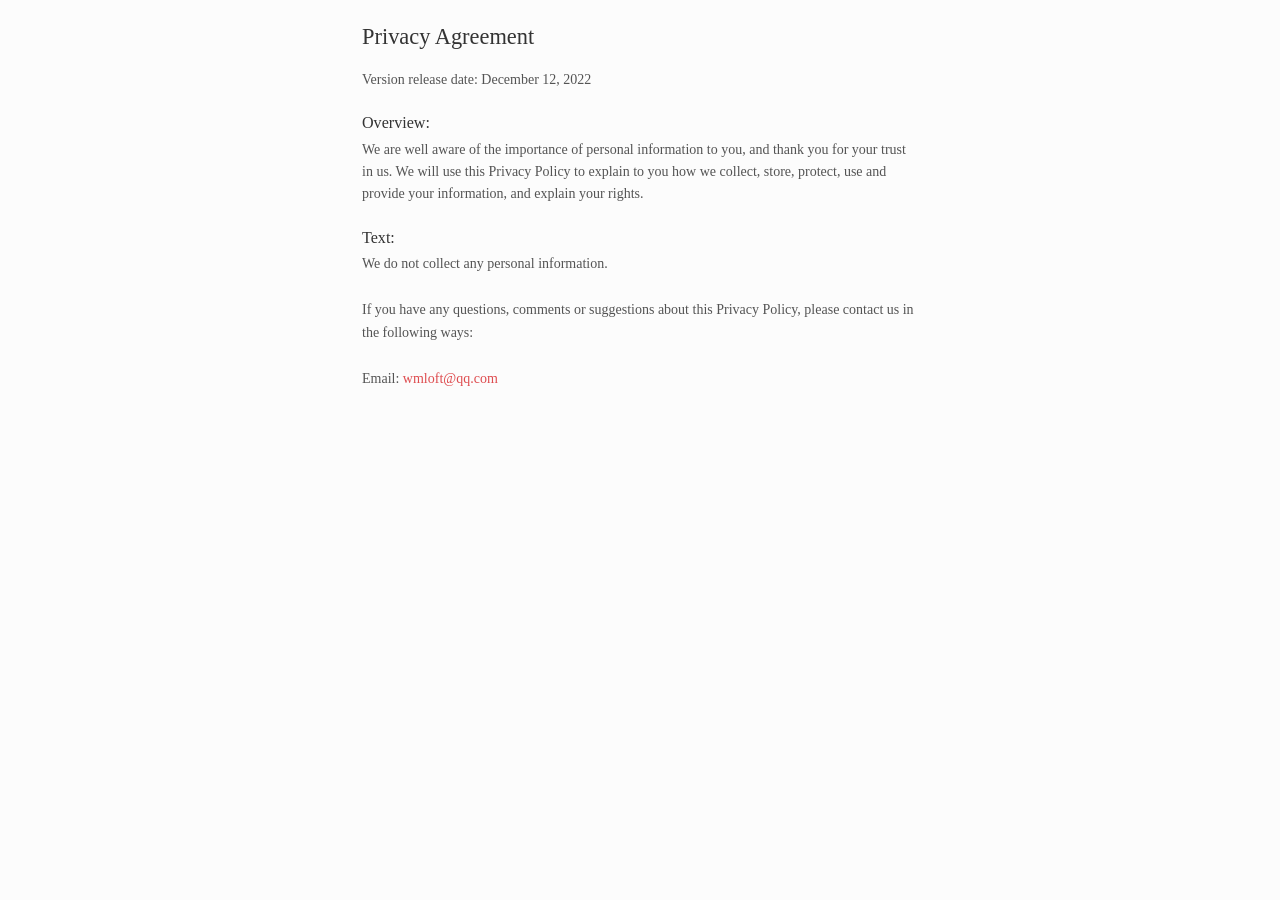
==== index.html @ 8b27074b "Privacy Agreement" ====
<!DOCTYPE html>
<html>
    <head>
        <title>Privacy Agreement</title>
        <meta charset="utf-8" />
        <meta name="viewport" content="width=device-width, initial-scale=1">
        <meta name="bear-note-unique-identifier" content="012FCD76-4E92-4D47-B38D-264731590D58-7667-00014F3570891881">
        <meta name="created" content="2022-12-04T14:49:07+0800"/>
        <meta name="modified" content="2022-12-04T14:49:12+0800"/>
        <meta name="tags" content="wei/app/vpaste, wei/app, wei"/>
        <meta name="last device" content="wei"/>
    </head>
    <body>
        <div class="note-wrapper">
            <h1 id="Privacy Agreement">Privacy Agreement</h1>
<p>Version release date: December 12, 2022</p>
<br>
<h3 id="Overview:">Overview:</h3>
<p>We are well aware of the importance of personal information to you, and thank you for your trust in us. We will use this Privacy Policy to explain to you how we collect, store, protect, use and provide your information, and explain your rights.</p>
<br>
<h3 id="Text:">Text:</h3>
<p>We do not collect any personal information.</p>
<br>
<p>If you have any questions, comments or suggestions about this Privacy Policy, please contact us in the following ways:</p>
<br>
<p>Email: <a href="mailto:wmloft@qq.com">wmloft@qq.com</a></p>
<br>
        </div>
        <script type="text/javascript">
            (function() {

    var doc_ols = document.getElementsByTagName("ol");

    for ( i=0; i<doc_ols.length; i++) {

        var ol_start = doc_ols[i].getAttribute("start") - 1;
        doc_ols[i].setAttribute("style", "counter-reset:ol_counter " + ol_start + ";");

    }

})();

        </script>
        <style>
            html,body,div,span,applet,object,iframe,h1,h2,h3,h4,h5,h6,p,blockquote,pre,a,abbr,acronym,address,big,cite,code,del,dfn,em,img,ins,kbd,q,s,samp,small,strike,strong,sub,sup,tt,var,b,u,i,center,dl,dt,dd,ol,ul,li,fieldset,form,label,legend,table,caption,tbody,tfoot,thead,tr,th,td,article,aside,canvas,details,embed,figure,figcaption,footer,header,hgroup,menu,nav,output,ruby,section,summary,time,mark,audio,video{margin:0;padding:0;border:0;font:inherit;font-size:100%;vertical-align:baseline}html{line-height:1}ol,ul{list-style:none}table{border-collapse:collapse;border-spacing:0}caption,th,td{text-align:left;font-weight:normal;vertical-align:middle}q,blockquote{quotes:none}q:before,q:after,blockquote:before,blockquote:after{content:"";content:none}a img{border:none}article,aside,details,figcaption,figure,footer,header,hgroup,main,menu,nav,section,summary{display:block}*{-moz-box-sizing:border-box;-webkit-box-sizing:border-box;box-sizing:border-box}html{font-size:87.5%;line-height:1.57143em}html{font-size:14px;line-height:1.6em;-webkit-text-size-adjust:100%}body{background:#fcfcfc;color:#545454;text-rendering:optimizeLegibility;font-family:"AvenirNext-Regular"}a{color:#de4c4f;text-decoration:none}h1{font-family:"AvenirNext-Medium";color:#333;font-size:1.6em;line-height:1.3em;margin-bottom:.78571em}h2{font-family:"AvenirNext-Medium";color:#333;font-size:1.3em;line-height:1em;margin-bottom:.62857em}h3{font-family:"AvenirNext-Medium";color:#333;font-size:1.15em;line-height:1em;margin-bottom:.47143em}p{margin-bottom:1.57143em;hyphens:auto}hr{height:1px;border:0;background-color:#dedede;margin:-1px auto 1.57143em auto}ul,ol{margin-bottom:.31429em}ul ul,ul ol,ol ul,ol ol{margin-bottom:0px}ol{counter-reset:ol_counter}ol li:before{content:counter(ol_counter) ".";counter-increment:ol_counter;color:#e06e73;text-align:right;display:inline-block;min-width:1em;margin-right:0.5em}b,strong{font-family:"AvenirNext-Bold"}i,em{font-family:"AvenirNext-Italic"}code{font-family:"Menlo-Regular"}.text-overflow-ellipsis{overflow:hidden;text-overflow:ellipsis;white-space:nowrap}.sf_code_string,.sf_code_selector,.sf_code_attr-name,.sf_code_char,.sf_code_builtin,.sf_code_inserted{color:#D33905}.sf_code_comment,.sf_code_prolog,.sf_code_doctype,.sf_code_cdata{color:#838383}.sf_code_number,.sf_code_boolean{color:#0E73A2}.sf_code_keyword,.sf_code_atrule,.sf_code_rule,.sf_code_attr-value,.sf_code_function,.sf_code_class-name,.sf_code_class,.sf_code_regex,.sf_code_important,.sf_code_variable,.sf_code_interpolation{color:#0E73A2}.sf_code_property,.sf_code_tag,.sf_code_constant,.sf_code_symbol,.sf_code_deleted{color:#1B00CE}.sf_code_macro,.sf_code_entity,.sf_code_operator,.sf_code_url{color:#920448}.note-wrapper{max-width:46em;margin:0px auto;padding:1.57143em 3.14286em}.note-wrapper.spotlight-preview{overflow-x:hidden}u{text-decoration:none;background-image:linear-gradient(to bottom, rgba(0,0,0,0) 50%,#e06e73 50%);background-repeat:repeat-x;background-size:2px 2px;background-position:0 1.05em}s{color:#878787}p{margin-bottom:0.1em}hr{margin-bottom:0.7em;margin-top:0.7em}ul li{text-indent:-0.35em}ul li:before{content:"•";color:#e06e73;display:inline-block;margin-right:0.3em}ul ul{margin-left:1.25714em}ol li{text-indent:-1.45em}ol ol{margin-left:1.25714em}blockquote{display:block;margin-left:-1em;padding-left:0.8em;border-left:0.2em solid #e06e73}.todo-list ul{margin-left:1.88571em}.todo-list li{text-indent:-1.75em}.todo-list li:before{content:"";display:static;margin-right:0px}.todo-checkbox{text-indent:-1.7em}.todo-checkbox svg{margin-right:0.3em;position:relative;top:0.2em}.todo-checkbox svg #check{display:none}.todo-checkbox.todo-checked #check{display:inline}.todo-checkbox.todo-checked+.todo-text{text-decoration:line-through;color:#878787}.code-inline{display:inline;background:white;border:solid 1px #dedede;padding:0.2em 0.5em;font-size:0.9em}.code-multiline{display:block;background:white;border:solid 1px #dedede;padding:0.7em 1em;font-size:0.9em;overflow-x:auto}.hashtag{display:inline-block;color:white;background:#b8bfc2;padding:0.0em 0.5em;border-radius:1em;text-indent:0}.hashtag a{color:#fff}.address a{color:#545454;background-image:linear-gradient(to bottom, rgba(0,0,0,0) 50%,#0da35e 50%);background-repeat:repeat-x;background-size:2px 2px;background-position:0 1.05em}.address svg{position:relative;top:0.2em;display:inline-block;margin-right:0.2em}.color-preview{display:inline-block;width:1em;height:1em;border:solid 1px rgba(0,0,0,0.3);border-radius:50%;margin-right:0.1em;position:relative;top:0.2em;white-space:nowrap}.color-code{margin-right:0.2em;font-family:"Menlo-Regular";font-size:0.9em}.color-hash{opacity:0.4}.ordered-list-number{color:#e06e73;text-align:right;display:inline-block;min-width:1em}.arrow svg{position:relative;top:0.08em;display:inline-block;margin-right:0.15em;margin-left:0.15em}.arrow svg #rod{stroke:#545454}.arrow svg #point{fill:#545454}mark{color:inherit;display:inline;padding:0.2em 0.5em;background-color:#fcffc0}img{max-width:100%;height:auto}

        </style>
    </body>
</html>
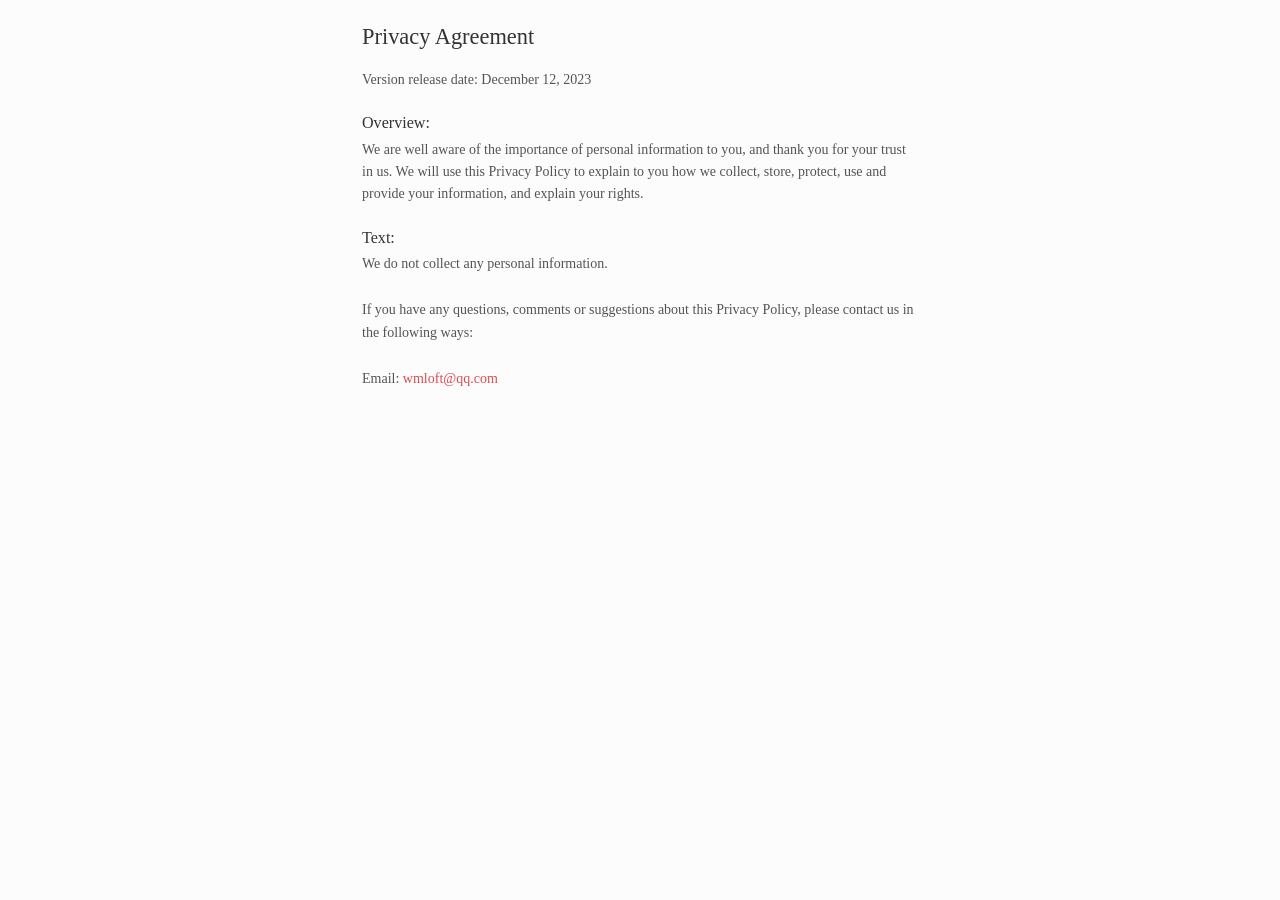
==== commit 6807a899: "更换邮箱" ====
--- a/index.html
+++ b/index.html
@@ -13,7 +13,7 @@
     <body>
         <div class="note-wrapper">
             <h1 id="Privacy Agreement">Privacy Agreement</h1>
-<p>Version release date: December 12, 2022</p>
+<p>Version release date: December 12, 2023</p>
 <br>
 <h3 id="Overview:">Overview:</h3>
 <p>We are well aware of the importance of personal information to you, and thank you for your trust in us. We will use this Privacy Policy to explain to you how we collect, store, protect, use and provide your information, and explain your rights.</p>
@@ -23,7 +23,7 @@
 <br>
 <p>If you have any questions, comments or suggestions about this Privacy Policy, please contact us in the following ways:</p>
 <br>
-<p>Email: <a href="mailto:wmloft@qq.com">wmloft@qq.com</a></p>
+<p>Email: <a href="mailto:vlv666@qq.com">wmloft@qq.com</a></p>
 <br>
         </div>
         <script type="text/javascript">
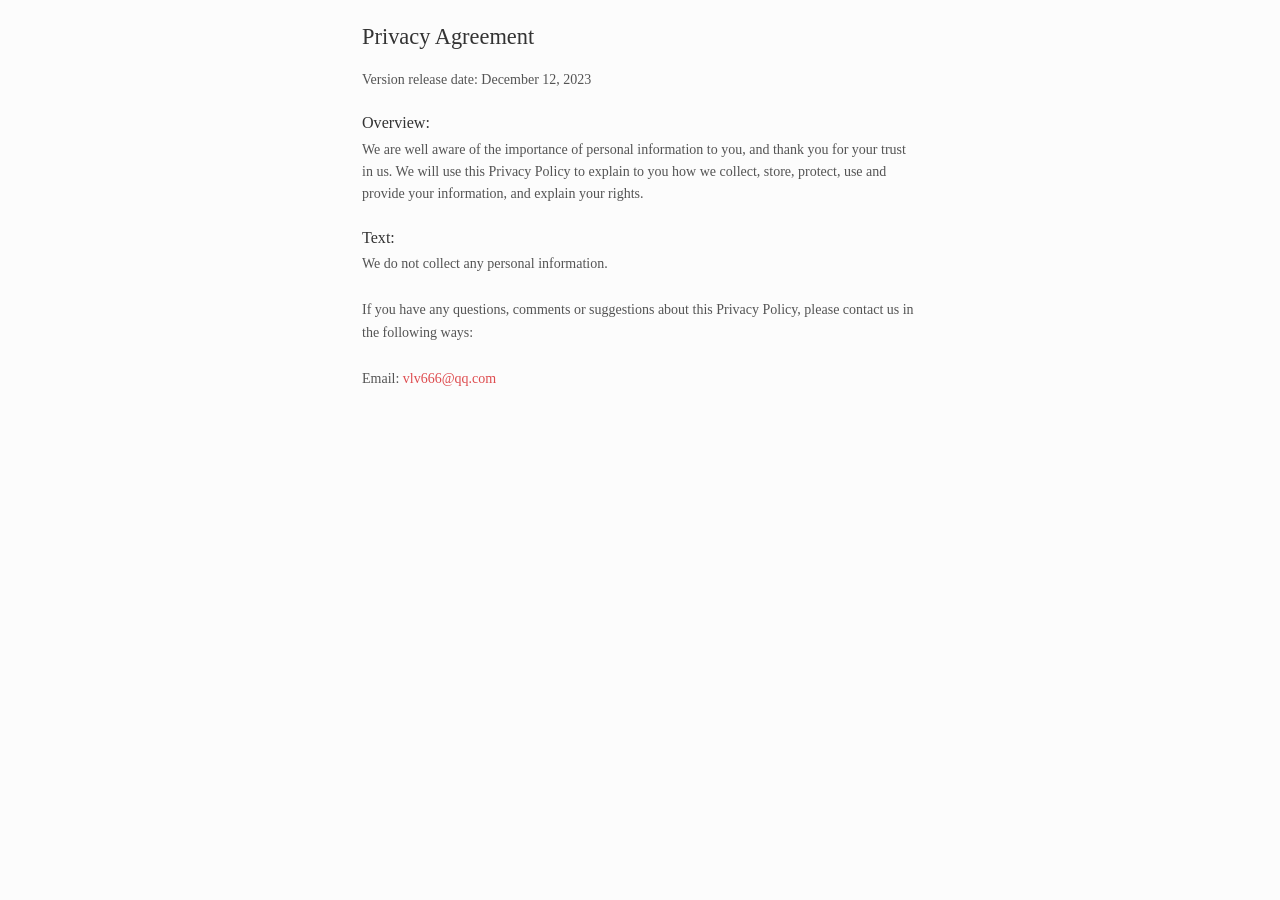
==== commit c7a65826: "邮箱显示错误，修复" ====
--- a/index.html
+++ b/index.html
@@ -23,7 +23,7 @@
 <br>
 <p>If you have any questions, comments or suggestions about this Privacy Policy, please contact us in the following ways:</p>
 <br>
-<p>Email: <a href="mailto:vlv666@qq.com">wmloft@qq.com</a></p>
+<p>Email: <a href="mailto:vlv666@qq.com">vlv666@qq.com</a></p>
 <br>
         </div>
         <script type="text/javascript">
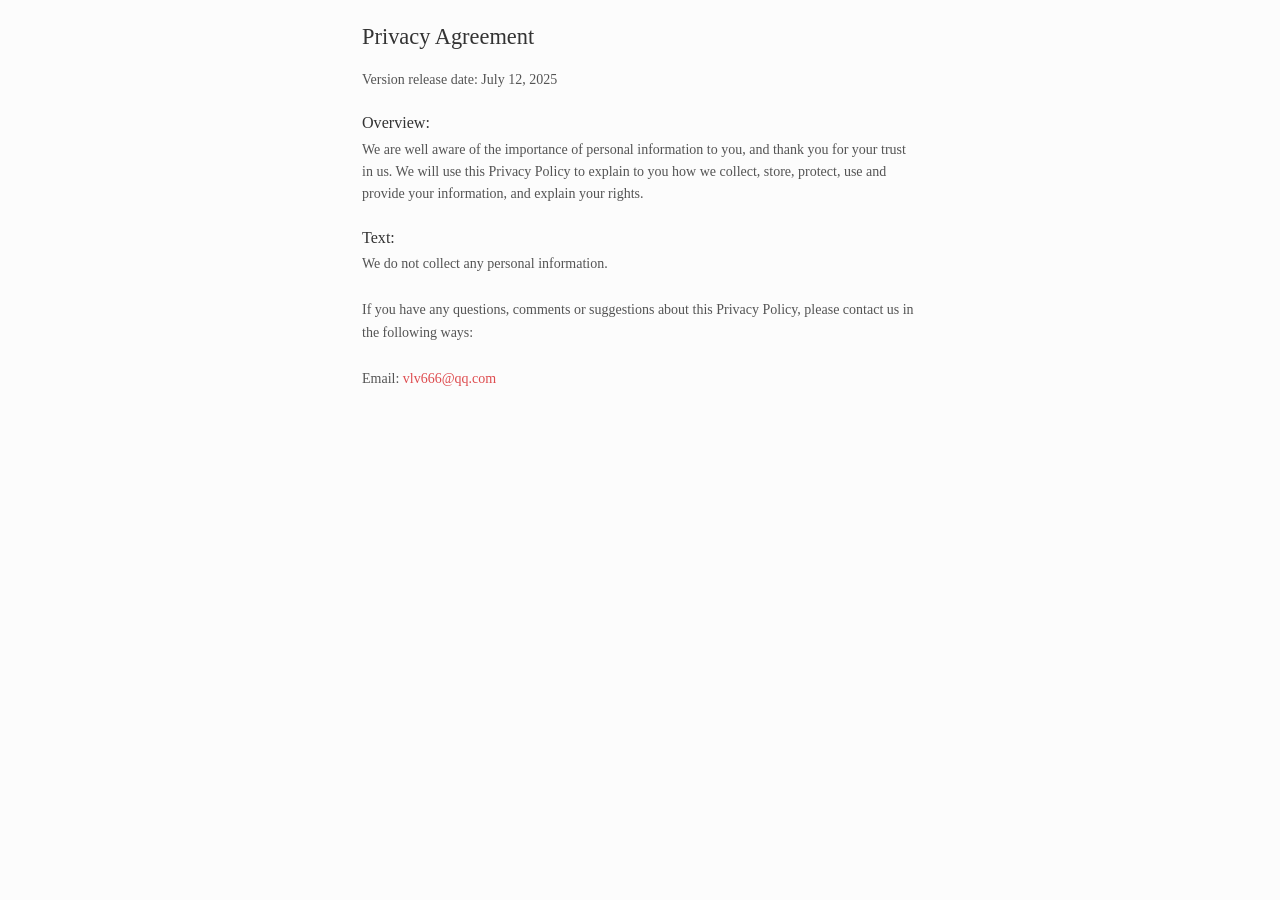
==== commit 51950e45: "test.json" ====
--- a/index.html
+++ b/index.html
@@ -13,7 +13,7 @@
     <body>
         <div class="note-wrapper">
             <h1 id="Privacy Agreement">Privacy Agreement</h1>
-<p>Version release date: December 12, 2023</p>
+<p>Version release date: July 12, 2025</p>
 <br>
 <h3 id="Overview:">Overview:</h3>
 <p>We are well aware of the importance of personal information to you, and thank you for your trust in us. We will use this Privacy Policy to explain to you how we collect, store, protect, use and provide your information, and explain your rights.</p>
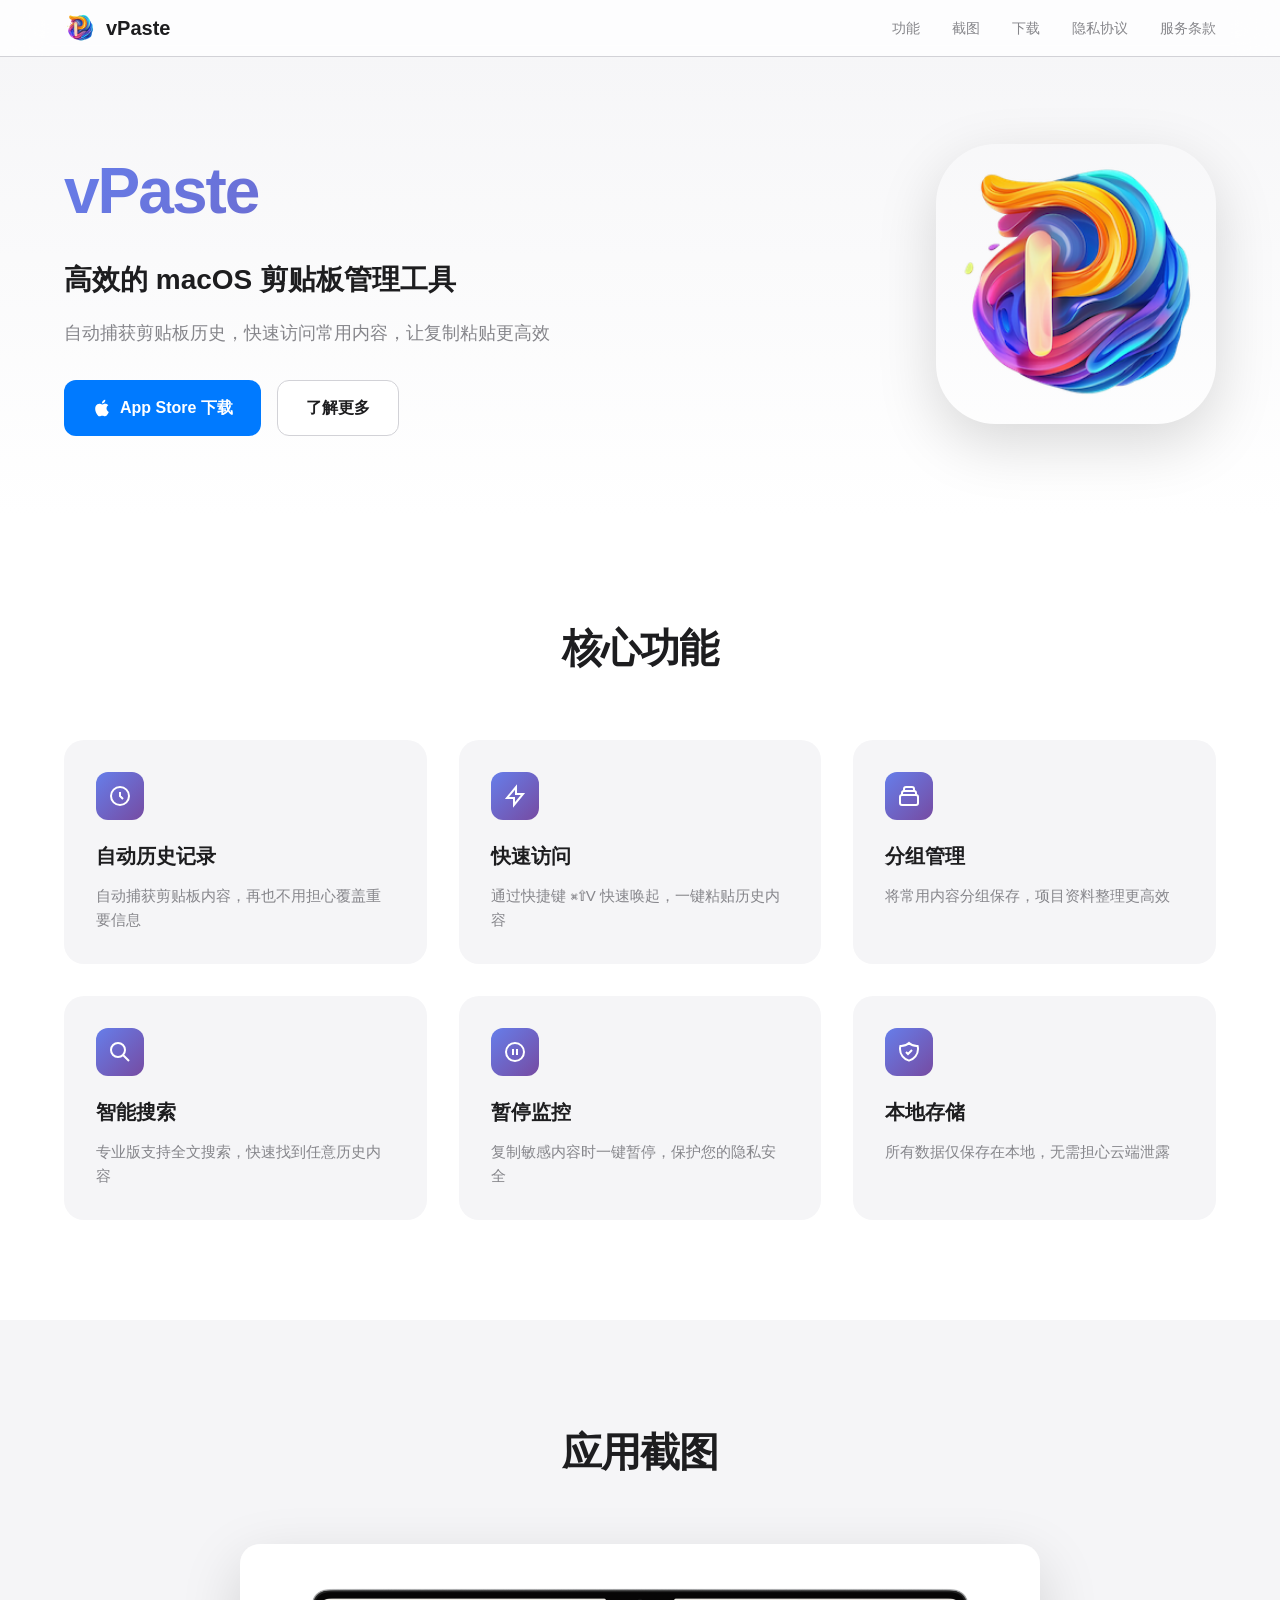
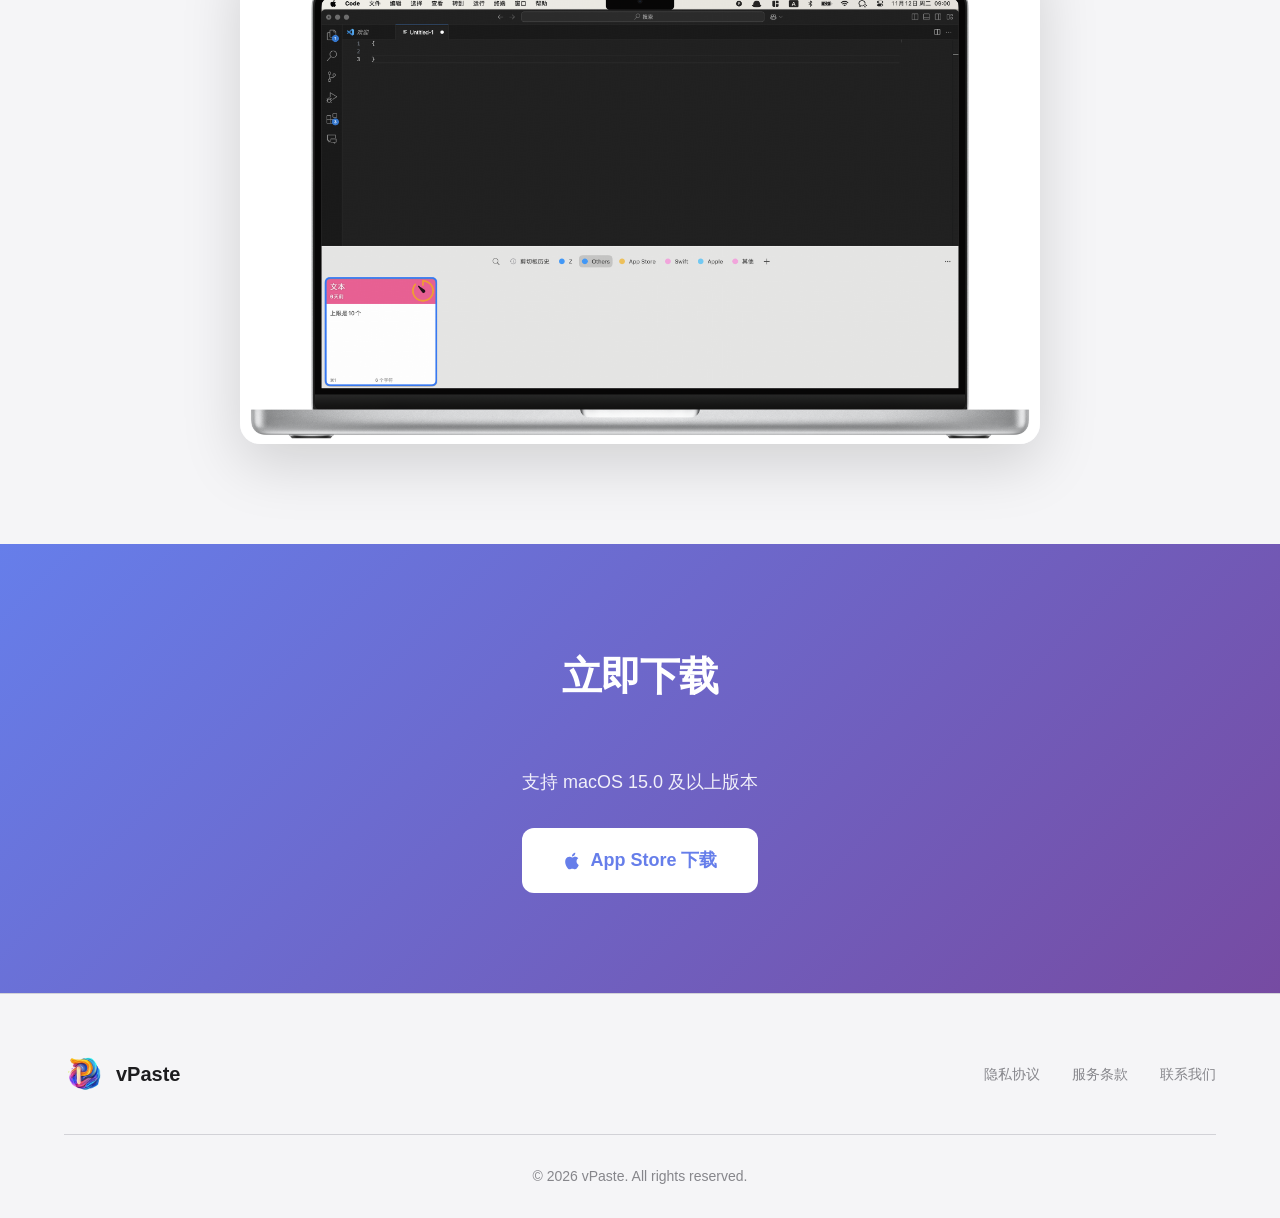
==== commit 820e86e7: "Claude Code 网站" ====
--- a/index.html
+++ b/index.html
@@ -1,49 +1,156 @@
 <!DOCTYPE html>
-<html>
-    <head>
-        <title>Privacy Agreement</title>
-        <meta charset="utf-8" />
-        <meta name="viewport" content="width=device-width, initial-scale=1">
-        <meta name="bear-note-unique-identifier" content="012FCD76-4E92-4D47-B38D-264731590D58-7667-00014F3570891881">
-        <meta name="created" content="2022-12-04T14:49:07+0800"/>
-        <meta name="modified" content="2022-12-04T14:49:12+0800"/>
-        <meta name="tags" content="wei/app/vpaste, wei/app, wei"/>
-        <meta name="last device" content="wei"/>
-    </head>
-    <body>
-        <div class="note-wrapper">
-            <h1 id="Privacy Agreement">Privacy Agreement</h1>
-<p>Version release date: July 12, 2025</p>
-<br>
-<h3 id="Overview:">Overview:</h3>
-<p>We are well aware of the importance of personal information to you, and thank you for your trust in us. We will use this Privacy Policy to explain to you how we collect, store, protect, use and provide your information, and explain your rights.</p>
-<br>
-<h3 id="Text:">Text:</h3>
-<p>We do not collect any personal information.</p>
-<br>
-<p>If you have any questions, comments or suggestions about this Privacy Policy, please contact us in the following ways:</p>
-<br>
-<p>Email: <a href="mailto:vlv666@qq.com">vlv666@qq.com</a></p>
-<br>
+<html lang="zh-CN">
+<head>
+    <meta charset="UTF-8">
+    <meta name="viewport" content="width=device-width, initial-scale=1.0">
+    <meta name="description" content="vPaste - 高效的 macOS 剪贴板管理工具，自动捕获历史记录，快速粘贴，提升工作效率">
+    <meta name="keywords" content="vPaste, macOS, 剪贴板, 剪贴板管理, clipboard manager, Mac app">
+    <title>vPaste - macOS 剪贴板管理工具</title>
+    <link rel="stylesheet" href="css/style.css">
+    <link rel="icon" type="image/png" href="icon.png">
+</head>
+<body>
+    <nav class="navbar">
+        <div class="container nav-container">
+            <a href="index.html" class="logo">
+                <img src="icon.png" alt="vPaste" class="logo-icon">
+                <span>vPaste</span>
+            </a>
+            <ul class="nav-links">
+                <li><a href="#features">功能</a></li>
+                <li><a href="#screenshot">截图</a></li>
+                <li><a href="#download">下载</a></li>
+                <li><a href="privacy.html">隐私协议</a></li>
+                <li><a href="terms.html">服务条款</a></li>
+            </ul>
         </div>
-        <script type="text/javascript">
-            (function() {
+    </nav>
 
-    var doc_ols = document.getElementsByTagName("ol");
+    <header class="hero">
+        <div class="container">
+            <div class="hero-content">
+                <div class="hero-text">
+                    <h1>vPaste</h1>
+                    <p class="tagline">高效的 macOS 剪贴板管理工具</p>
+                    <p class="description">自动捕获剪贴板历史，快速访问常用内容，让复制粘贴更高效</p>
+                    <div class="cta-buttons">
+                        <a href="https://apps.apple.com/cn/app/vpaste/id6444913968?mt=12" class="btn btn-primary" target="_blank">
+                            <svg class="apple-icon" viewBox="0 0 24 24" fill="currentColor">
+                                <path d="M18.71 19.5c-.83 1.24-1.71 2.45-3.05 2.47-1.34.03-1.77-.79-3.29-.79-1.53 0-2 .77-3.27.82-1.31.05-2.3-1.32-3.14-2.53C4.25 17 2.94 12.45 4.7 9.39c.87-1.52 2.43-2.48 4.12-2.51 1.28-.02 2.5.87 3.29.87.78 0 2.26-1.07 3.81-.91.65.03 2.47.26 3.64 1.98-.09.06-2.17 1.28-2.15 3.81.03 3.02 2.65 4.03 2.68 4.04-.03.07-.42 1.44-1.38 2.83M13 3.5c.73-.83 1.94-1.46 2.94-1.5.13 1.17-.34 2.35-1.04 3.19-.69.85-1.83 1.51-2.95 1.42-.15-1.15.41-2.35 1.05-3.11z"/>
+                            </svg>
+                            App Store 下载
+                        </a>
+                        <a href="#features" class="btn btn-secondary">了解更多</a>
+                    </div>
+                </div>
+                <div class="hero-image">
+                    <img src="icon.png" alt="vPaste 应用图标" class="app-icon">
+                </div>
+            </div>
+        </div>
+    </header>
 
-    for ( i=0; i<doc_ols.length; i++) {
+    <section id="features" class="features">
+        <div class="container">
+            <h2 class="section-title">核心功能</h2>
+            <div class="features-grid">
+                <div class="feature-card">
+                    <div class="feature-icon">
+                        <svg viewBox="0 0 24 24" fill="none" stroke="currentColor" stroke-width="2">
+                            <path d="M12 8v4l3 3m6-3a9 9 0 11-18 0 9 9 0 0118 0z"/>
+                        </svg>
+                    </div>
+                    <h3>自动历史记录</h3>
+                    <p>自动捕获剪贴板内容，再也不用担心覆盖重要信息</p>
+                </div>
+                <div class="feature-card">
+                    <div class="feature-icon">
+                        <svg viewBox="0 0 24 24" fill="none" stroke="currentColor" stroke-width="2">
+                            <path d="M13 10V3L4 14h7v7l9-11h-7z"/>
+                        </svg>
+                    </div>
+                    <h3>快速访问</h3>
+                    <p>通过快捷键 ⌘⇧V 快速唤起，一键粘贴历史内容</p>
+                </div>
+                <div class="feature-card">
+                    <div class="feature-icon">
+                        <svg viewBox="0 0 24 24" fill="none" stroke="currentColor" stroke-width="2">
+                            <path d="M19 11H5m14 0a2 2 0 012 2v6a2 2 0 01-2 2H5a2 2 0 01-2-2v-6a2 2 0 012-2m14 0V9a2 2 0 00-2-2M5 11V9a2 2 0 012-2m0 0V5a2 2 0 012-2h6a2 2 0 012 2v2M7 7h10"/>
+                        </svg>
+                    </div>
+                    <h3>分组管理</h3>
+                    <p>将常用内容分组保存，项目资料整理更高效</p>
+                </div>
+                <div class="feature-card">
+                    <div class="feature-icon">
+                        <svg viewBox="0 0 24 24" fill="none" stroke="currentColor" stroke-width="2">
+                            <path d="M21 21l-6-6m2-5a7 7 0 11-14 0 7 7 0 0114 0z"/>
+                        </svg>
+                    </div>
+                    <h3>智能搜索</h3>
+                    <p>专业版支持全文搜索，快速找到任意历史内容</p>
+                </div>
+                <div class="feature-card">
+                    <div class="feature-icon">
+                        <svg viewBox="0 0 24 24" fill="none" stroke="currentColor" stroke-width="2">
+                            <path d="M10 9v6m4-6v6m7-3a9 9 0 11-18 0 9 9 0 0118 0z"/>
+                        </svg>
+                    </div>
+                    <h3>暂停监控</h3>
+                    <p>复制敏感内容时一键暂停，保护您的隐私安全</p>
+                </div>
+                <div class="feature-card">
+                    <div class="feature-icon">
+                        <svg viewBox="0 0 24 24" fill="none" stroke="currentColor" stroke-width="2">
+                            <path d="M9 12l2 2 4-4m5.618-4.016A11.955 11.955 0 0112 2.944a11.955 11.955 0 01-8.618 3.04A12.02 12.02 0 003 9c0 5.591 3.824 10.29 9 11.622 5.176-1.332 9-6.03 9-11.622 0-1.042-.133-2.052-.382-3.016z"/>
+                        </svg>
+                    </div>
+                    <h3>本地存储</h3>
+                    <p>所有数据仅保存在本地，无需担心云端泄露</p>
+                </div>
+            </div>
+        </div>
+    </section>
 
-        var ol_start = doc_ols[i].getAttribute("start") - 1;
-        doc_ols[i].setAttribute("style", "counter-reset:ol_counter " + ol_start + ";");
+    <section id="screenshot" class="screenshot">
+        <div class="container">
+            <h2 class="section-title">应用截图</h2>
+            <div class="screenshot-container">
+                <img src="vPaste_sample.png" alt="vPaste 应用截图" class="screenshot-image">
+            </div>
+        </div>
+    </section>
 
-    }
+    <section id="download" class="download">
+        <div class="container">
+            <h2 class="section-title">立即下载</h2>
+            <p class="download-description">支持 macOS 15.0 及以上版本</p>
+            <a href="https://apps.apple.com/cn/app/vpaste/id6444913968?mt=12" class="btn btn-primary btn-large" target="_blank">
+                <svg class="apple-icon" viewBox="0 0 24 24" fill="currentColor">
+                    <path d="M18.71 19.5c-.83 1.24-1.71 2.45-3.05 2.47-1.34.03-1.77-.79-3.29-.79-1.53 0-2 .77-3.27.82-1.31.05-2.3-1.32-3.14-2.53C4.25 17 2.94 12.45 4.7 9.39c.87-1.52 2.43-2.48 4.12-2.51 1.28-.02 2.5.87 3.29.87.78 0 2.26-1.07 3.81-.91.65.03 2.47.26 3.64 1.98-.09.06-2.17 1.28-2.15 3.81.03 3.02 2.65 4.03 2.68 4.04-.03.07-.42 1.44-1.38 2.83M13 3.5c.73-.83 1.94-1.46 2.94-1.5.13 1.17-.34 2.35-1.04 3.19-.69.85-1.83 1.51-2.95 1.42-.15-1.15.41-2.35 1.05-3.11z"/>
+                </svg>
+                App Store 下载
+            </a>
+        </div>
+    </section>
 
-})();
-
-        </script>
-        <style>
-            html,body,div,span,applet,object,iframe,h1,h2,h3,h4,h5,h6,p,blockquote,pre,a,abbr,acronym,address,big,cite,code,del,dfn,em,img,ins,kbd,q,s,samp,small,strike,strong,sub,sup,tt,var,b,u,i,center,dl,dt,dd,ol,ul,li,fieldset,form,label,legend,table,caption,tbody,tfoot,thead,tr,th,td,article,aside,canvas,details,embed,figure,figcaption,footer,header,hgroup,menu,nav,output,ruby,section,summary,time,mark,audio,video{margin:0;padding:0;border:0;font:inherit;font-size:100%;vertical-align:baseline}html{line-height:1}ol,ul{list-style:none}table{border-collapse:collapse;border-spacing:0}caption,th,td{text-align:left;font-weight:normal;vertical-align:middle}q,blockquote{quotes:none}q:before,q:after,blockquote:before,blockquote:after{content:"";content:none}a img{border:none}article,aside,details,figcaption,figure,footer,header,hgroup,main,menu,nav,section,summary{display:block}*{-moz-box-sizing:border-box;-webkit-box-sizing:border-box;box-sizing:border-box}html{font-size:87.5%;line-height:1.57143em}html{font-size:14px;line-height:1.6em;-webkit-text-size-adjust:100%}body{background:#fcfcfc;color:#545454;text-rendering:optimizeLegibility;font-family:"AvenirNext-Regular"}a{color:#de4c4f;text-decoration:none}h1{font-family:"AvenirNext-Medium";color:#333;font-size:1.6em;line-height:1.3em;margin-bottom:.78571em}h2{font-family:"AvenirNext-Medium";color:#333;font-size:1.3em;line-height:1em;margin-bottom:.62857em}h3{font-family:"AvenirNext-Medium";color:#333;font-size:1.15em;line-height:1em;margin-bottom:.47143em}p{margin-bottom:1.57143em;hyphens:auto}hr{height:1px;border:0;background-color:#dedede;margin:-1px auto 1.57143em auto}ul,ol{margin-bottom:.31429em}ul ul,ul ol,ol ul,ol ol{margin-bottom:0px}ol{counter-reset:ol_counter}ol li:before{content:counter(ol_counter) ".";counter-increment:ol_counter;color:#e06e73;text-align:right;display:inline-block;min-width:1em;margin-right:0.5em}b,strong{font-family:"AvenirNext-Bold"}i,em{font-family:"AvenirNext-Italic"}code{font-family:"Menlo-Regular"}.text-overflow-ellipsis{overflow:hidden;text-overflow:ellipsis;white-space:nowrap}.sf_code_string,.sf_code_selector,.sf_code_attr-name,.sf_code_char,.sf_code_builtin,.sf_code_inserted{color:#D33905}.sf_code_comment,.sf_code_prolog,.sf_code_doctype,.sf_code_cdata{color:#838383}.sf_code_number,.sf_code_boolean{color:#0E73A2}.sf_code_keyword,.sf_code_atrule,.sf_code_rule,.sf_code_attr-value,.sf_code_function,.sf_code_class-name,.sf_code_class,.sf_code_regex,.sf_code_important,.sf_code_variable,.sf_code_interpolation{color:#0E73A2}.sf_code_property,.sf_code_tag,.sf_code_constant,.sf_code_symbol,.sf_code_deleted{color:#1B00CE}.sf_code_macro,.sf_code_entity,.sf_code_operator,.sf_code_url{color:#920448}.note-wrapper{max-width:46em;margin:0px auto;padding:1.57143em 3.14286em}.note-wrapper.spotlight-preview{overflow-x:hidden}u{text-decoration:none;background-image:linear-gradient(to bottom, rgba(0,0,0,0) 50%,#e06e73 50%);background-repeat:repeat-x;background-size:2px 2px;background-position:0 1.05em}s{color:#878787}p{margin-bottom:0.1em}hr{margin-bottom:0.7em;margin-top:0.7em}ul li{text-indent:-0.35em}ul li:before{content:"•";color:#e06e73;display:inline-block;margin-right:0.3em}ul ul{margin-left:1.25714em}ol li{text-indent:-1.45em}ol ol{margin-left:1.25714em}blockquote{display:block;margin-left:-1em;padding-left:0.8em;border-left:0.2em solid #e06e73}.todo-list ul{margin-left:1.88571em}.todo-list li{text-indent:-1.75em}.todo-list li:before{content:"";display:static;margin-right:0px}.todo-checkbox{text-indent:-1.7em}.todo-checkbox svg{margin-right:0.3em;position:relative;top:0.2em}.todo-checkbox svg #check{display:none}.todo-checkbox.todo-checked #check{display:inline}.todo-checkbox.todo-checked+.todo-text{text-decoration:line-through;color:#878787}.code-inline{display:inline;background:white;border:solid 1px #dedede;padding:0.2em 0.5em;font-size:0.9em}.code-multiline{display:block;background:white;border:solid 1px #dedede;padding:0.7em 1em;font-size:0.9em;overflow-x:auto}.hashtag{display:inline-block;color:white;background:#b8bfc2;padding:0.0em 0.5em;border-radius:1em;text-indent:0}.hashtag a{color:#fff}.address a{color:#545454;background-image:linear-gradient(to bottom, rgba(0,0,0,0) 50%,#0da35e 50%);background-repeat:repeat-x;background-size:2px 2px;background-position:0 1.05em}.address svg{position:relative;top:0.2em;display:inline-block;margin-right:0.2em}.color-preview{display:inline-block;width:1em;height:1em;border:solid 1px rgba(0,0,0,0.3);border-radius:50%;margin-right:0.1em;position:relative;top:0.2em;white-space:nowrap}.color-code{margin-right:0.2em;font-family:"Menlo-Regular";font-size:0.9em}.color-hash{opacity:0.4}.ordered-list-number{color:#e06e73;text-align:right;display:inline-block;min-width:1em}.arrow svg{position:relative;top:0.08em;display:inline-block;margin-right:0.15em;margin-left:0.15em}.arrow svg #rod{stroke:#545454}.arrow svg #point{fill:#545454}mark{color:inherit;display:inline;padding:0.2em 0.5em;background-color:#fcffc0}img{max-width:100%;height:auto}
-
-        </style>
-    </body>
+    <footer class="footer">
+        <div class="container">
+            <div class="footer-content">
+                <div class="footer-brand">
+                    <img src="icon.png" alt="vPaste" class="footer-logo">
+                    <span>vPaste</span>
+                </div>
+                <div class="footer-links">
+                    <a href="privacy.html">隐私协议</a>
+                    <a href="terms.html">服务条款</a>
+                    <a href="mailto:vlv666@qq.com">联系我们</a>
+                </div>
+            </div>
+            <div class="footer-bottom">
+                <p>&copy; 2026 vPaste. All rights reserved.</p>
+            </div>
+        </div>
+    </footer>
+</body>
 </html>
--- a/css/style.css
+++ b/css/style.css
@@ -0,0 +1,416 @@
+/* 基础样式 */
+:root {
+    --primary-color: #007AFF;
+    --primary-dark: #0051D5;
+    --secondary-color: #5856D6;
+    --text-color: #1d1d1f;
+    --text-secondary: #86868b;
+    --background: #ffffff;
+    --background-secondary: #f5f5f7;
+    --border-color: #d2d2d7;
+    --gradient-start: #667eea;
+    --gradient-end: #764ba2;
+}
+
+* {
+    margin: 0;
+    padding: 0;
+    box-sizing: border-box;
+}
+
+html {
+    scroll-behavior: smooth;
+}
+
+body {
+    font-family: -apple-system, BlinkMacSystemFont, 'Segoe UI', Roboto, Oxygen, Ubuntu, Cantarell, sans-serif;
+    color: var(--text-color);
+    background: var(--background);
+    line-height: 1.6;
+}
+
+.container {
+    max-width: 1200px;
+    margin: 0 auto;
+    padding: 0 24px;
+}
+
+/* 导航栏 */
+.navbar {
+    position: fixed;
+    top: 0;
+    left: 0;
+    right: 0;
+    background: rgba(255, 255, 255, 0.8);
+    backdrop-filter: blur(20px);
+    -webkit-backdrop-filter: blur(20px);
+    z-index: 1000;
+    border-bottom: 1px solid var(--border-color);
+}
+
+.nav-container {
+    display: flex;
+    justify-content: space-between;
+    align-items: center;
+    height: 56px;
+}
+
+.logo {
+    display: flex;
+    align-items: center;
+    gap: 10px;
+    text-decoration: none;
+    color: var(--text-color);
+    font-weight: 600;
+    font-size: 20px;
+}
+
+.logo-icon {
+    width: 32px;
+    height: 32px;
+    border-radius: 8px;
+}
+
+.nav-links {
+    display: flex;
+    list-style: none;
+    gap: 32px;
+}
+
+.nav-links a {
+    text-decoration: none;
+    color: var(--text-secondary);
+    font-size: 14px;
+    font-weight: 500;
+    transition: color 0.2s;
+}
+
+.nav-links a:hover {
+    color: var(--primary-color);
+}
+
+/* Hero 区域 */
+.hero {
+    padding: 140px 0 80px;
+    background: linear-gradient(180deg, var(--background-secondary) 0%, var(--background) 100%);
+}
+
+.hero-content {
+    display: flex;
+    align-items: center;
+    justify-content: space-between;
+    gap: 60px;
+}
+
+.hero-text {
+    flex: 1;
+}
+
+.hero-text h1 {
+    font-size: 64px;
+    font-weight: 700;
+    letter-spacing: -2px;
+    margin-bottom: 16px;
+    background: linear-gradient(135deg, var(--gradient-start), var(--gradient-end));
+    -webkit-background-clip: text;
+    -webkit-text-fill-color: transparent;
+    background-clip: text;
+}
+
+.tagline {
+    font-size: 28px;
+    font-weight: 600;
+    color: var(--text-color);
+    margin-bottom: 16px;
+}
+
+.description {
+    font-size: 18px;
+    color: var(--text-secondary);
+    margin-bottom: 32px;
+    max-width: 500px;
+}
+
+.cta-buttons {
+    display: flex;
+    gap: 16px;
+}
+
+.hero-image {
+    flex-shrink: 0;
+}
+
+.app-icon {
+    width: 280px;
+    height: 280px;
+    border-radius: 60px;
+    box-shadow: 0 20px 60px rgba(0, 0, 0, 0.15);
+}
+
+/* 按钮样式 */
+.btn {
+    display: inline-flex;
+    align-items: center;
+    justify-content: center;
+    gap: 8px;
+    padding: 14px 28px;
+    border-radius: 12px;
+    font-size: 16px;
+    font-weight: 600;
+    text-decoration: none;
+    transition: all 0.2s;
+    cursor: pointer;
+}
+
+.btn-primary {
+    background: var(--primary-color);
+    color: white;
+}
+
+.btn-primary:hover {
+    background: var(--primary-dark);
+    transform: translateY(-2px);
+    box-shadow: 0 10px 30px rgba(0, 122, 255, 0.3);
+}
+
+.btn-secondary {
+    background: var(--background);
+    color: var(--text-color);
+    border: 1px solid var(--border-color);
+}
+
+.btn-secondary:hover {
+    background: var(--background-secondary);
+}
+
+.btn-large {
+    padding: 18px 40px;
+    font-size: 18px;
+}
+
+.apple-icon {
+    width: 20px;
+    height: 20px;
+}
+
+/* 功能区域 */
+.features {
+    padding: 100px 0;
+    background: var(--background);
+}
+
+.section-title {
+    font-size: 40px;
+    font-weight: 700;
+    text-align: center;
+    margin-bottom: 60px;
+    letter-spacing: -1px;
+}
+
+.features-grid {
+    display: grid;
+    grid-template-columns: repeat(3, 1fr);
+    gap: 32px;
+}
+
+.feature-card {
+    padding: 32px;
+    background: var(--background-secondary);
+    border-radius: 20px;
+    transition: transform 0.2s, box-shadow 0.2s;
+}
+
+.feature-card:hover {
+    transform: translateY(-4px);
+    box-shadow: 0 10px 40px rgba(0, 0, 0, 0.1);
+}
+
+.feature-icon {
+    width: 48px;
+    height: 48px;
+    background: linear-gradient(135deg, var(--gradient-start), var(--gradient-end));
+    border-radius: 12px;
+    display: flex;
+    align-items: center;
+    justify-content: center;
+    margin-bottom: 20px;
+}
+
+.feature-icon svg {
+    width: 24px;
+    height: 24px;
+    stroke: white;
+}
+
+.feature-card h3 {
+    font-size: 20px;
+    font-weight: 600;
+    margin-bottom: 12px;
+}
+
+.feature-card p {
+    color: var(--text-secondary);
+    font-size: 15px;
+}
+
+/* 截图区域 */
+.screenshot {
+    padding: 100px 0;
+    background: var(--background-secondary);
+}
+
+.screenshot-container {
+    max-width: 800px;
+    margin: 0 auto;
+    border-radius: 20px;
+    overflow: hidden;
+    box-shadow: 0 20px 60px rgba(0, 0, 0, 0.15);
+}
+
+.screenshot-image {
+    width: 100%;
+    display: block;
+}
+
+/* 下载区域 */
+.download {
+    padding: 100px 0;
+    background: linear-gradient(135deg, var(--gradient-start), var(--gradient-end));
+    text-align: center;
+}
+
+.download .section-title {
+    color: white;
+}
+
+.download-description {
+    color: rgba(255, 255, 255, 0.9);
+    font-size: 18px;
+    margin-bottom: 32px;
+}
+
+.download .btn-primary {
+    background: white;
+    color: var(--gradient-start);
+}
+
+.download .btn-primary:hover {
+    transform: translateY(-2px);
+    box-shadow: 0 15px 40px rgba(0, 0, 0, 0.2);
+}
+
+/* 页脚 */
+.footer {
+    background: var(--background-secondary);
+    padding: 60px 0 30px;
+    border-top: 1px solid var(--border-color);
+}
+
+.footer-content {
+    display: flex;
+    justify-content: space-between;
+    align-items: center;
+    margin-bottom: 40px;
+}
+
+.footer-brand {
+    display: flex;
+    align-items: center;
+    gap: 12px;
+    font-size: 20px;
+    font-weight: 600;
+}
+
+.footer-logo {
+    width: 40px;
+    height: 40px;
+    border-radius: 10px;
+}
+
+.footer-links {
+    display: flex;
+    gap: 32px;
+}
+
+.footer-links a {
+    text-decoration: none;
+    color: var(--text-secondary);
+    font-size: 14px;
+    transition: color 0.2s;
+}
+
+.footer-links a:hover {
+    color: var(--primary-color);
+}
+
+.footer-bottom {
+    text-align: center;
+    padding-top: 30px;
+    border-top: 1px solid var(--border-color);
+}
+
+.footer-bottom p {
+    color: var(--text-secondary);
+    font-size: 14px;
+}
+
+/* 响应式设计 */
+@media (max-width: 1024px) {
+    .hero-text h1 {
+        font-size: 48px;
+    }
+
+    .tagline {
+        font-size: 24px;
+    }
+
+    .features-grid {
+        grid-template-columns: repeat(2, 1fr);
+    }
+}
+
+@media (max-width: 768px) {
+    .nav-links {
+        display: none;
+    }
+
+    .hero-content {
+        flex-direction: column;
+        text-align: center;
+    }
+
+    .hero-text h1 {
+        font-size: 40px;
+    }
+
+    .tagline {
+        font-size: 22px;
+    }
+
+    .description {
+        margin-left: auto;
+        margin-right: auto;
+    }
+
+    .cta-buttons {
+        flex-direction: column;
+    }
+
+    .app-icon {
+        width: 200px;
+        height: 200px;
+    }
+
+    .features-grid {
+        grid-template-columns: 1fr;
+    }
+
+    .section-title {
+        font-size: 32px;
+    }
+
+    .footer-content {
+        flex-direction: column;
+        gap: 24px;
+    }
+}
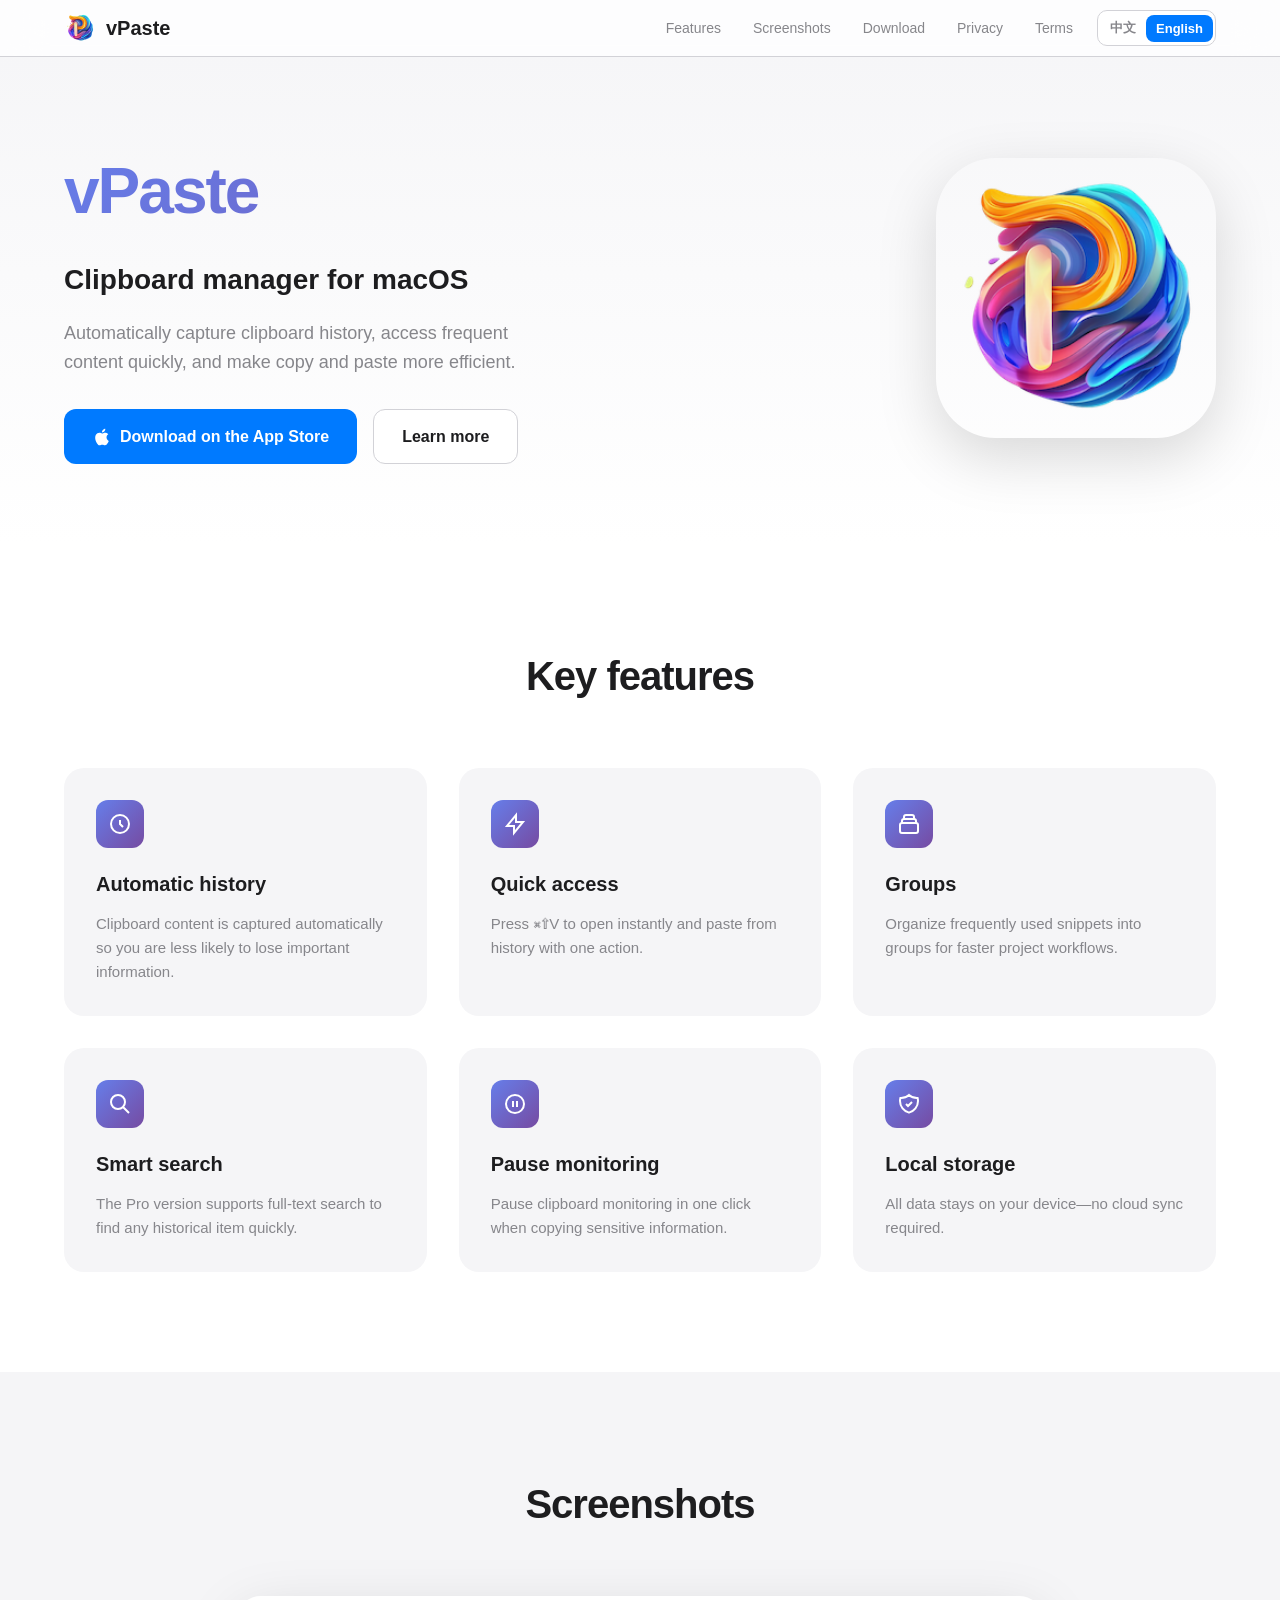
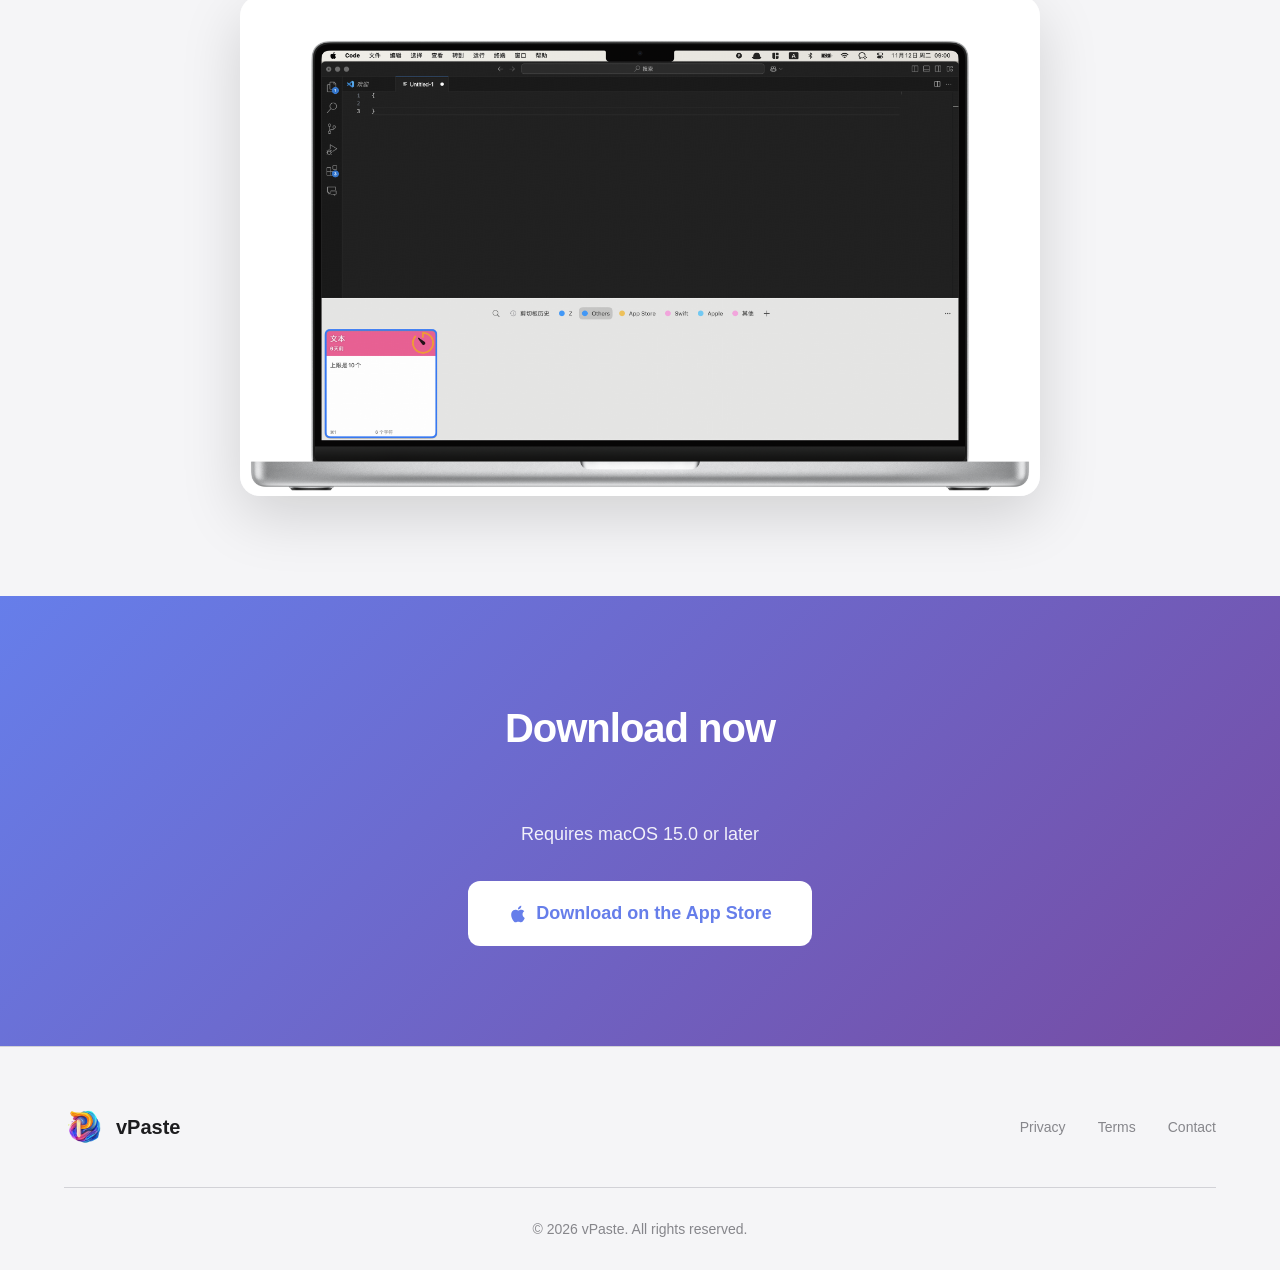
==== commit c39bc1d8: "中英切换" ====
--- a/index.html
+++ b/index.html
@@ -9,20 +9,26 @@
     <link rel="stylesheet" href="css/style.css">
     <link rel="icon" type="image/png" href="icon.png">
 </head>
-<body>
+<body data-i18n-title-key="index.title" data-i18n-meta-key="index.metaDescription" data-i18n-keywords-key="index.metaKeywords">
     <nav class="navbar">
         <div class="container nav-container">
             <a href="index.html" class="logo">
                 <img src="icon.png" alt="vPaste" class="logo-icon">
                 <span>vPaste</span>
             </a>
-            <ul class="nav-links">
-                <li><a href="#features">功能</a></li>
-                <li><a href="#screenshot">截图</a></li>
-                <li><a href="#download">下载</a></li>
-                <li><a href="privacy.html">隐私协议</a></li>
-                <li><a href="terms.html">服务条款</a></li>
-            </ul>
+            <div class="nav-actions">
+                <ul class="nav-links">
+                    <li><a href="#features" data-i18n="index.nav.features">功能</a></li>
+                    <li><a href="#screenshot" data-i18n="index.nav.screenshot">截图</a></li>
+                    <li><a href="#download" data-i18n="index.nav.download">下载</a></li>
+                    <li><a href="privacy.html" data-i18n="index.nav.privacy">隐私协议</a></li>
+                    <li><a href="terms.html" data-i18n="index.nav.terms">服务条款</a></li>
+                </ul>
+                <div class="lang-switch" role="group">
+                    <button type="button" class="lang-btn" data-set-lang="zh" data-i18n="lang.zh" aria-pressed="true">中文</button>
+                    <button type="button" class="lang-btn" data-set-lang="en" data-i18n="lang.en" aria-pressed="false">English</button>
+                </div>
+            </div>
         </div>
     </nav>
 
@@ -31,20 +37,20 @@
             <div class="hero-content">
                 <div class="hero-text">
                     <h1>vPaste</h1>
-                    <p class="tagline">高效的 macOS 剪贴板管理工具</p>
-                    <p class="description">自动捕获剪贴板历史，快速访问常用内容，让复制粘贴更高效</p>
+                    <p class="tagline" data-i18n="index.hero.tagline">高效的 macOS 剪贴板管理工具</p>
+                    <p class="description" data-i18n="index.hero.description">自动捕获剪贴板历史，快速访问常用内容，让复制粘贴更高效</p>
                     <div class="cta-buttons">
-                        <a href="https://apps.apple.com/cn/app/vpaste/id6444913968?mt=12" class="btn btn-primary" target="_blank">
-                            <svg class="apple-icon" viewBox="0 0 24 24" fill="currentColor">
+                        <a href="https://apps.apple.com/cn/app/vpaste/id6444913968?mt=12" class="btn btn-primary" target="_blank" rel="noopener noreferrer" data-app-store>
+                            <svg class="apple-icon" viewBox="0 0 24 24" fill="currentColor" aria-hidden="true">
                                 <path d="M18.71 19.5c-.83 1.24-1.71 2.45-3.05 2.47-1.34.03-1.77-.79-3.29-.79-1.53 0-2 .77-3.27.82-1.31.05-2.3-1.32-3.14-2.53C4.25 17 2.94 12.45 4.7 9.39c.87-1.52 2.43-2.48 4.12-2.51 1.28-.02 2.5.87 3.29.87.78 0 2.26-1.07 3.81-.91.65.03 2.47.26 3.64 1.98-.09.06-2.17 1.28-2.15 3.81.03 3.02 2.65 4.03 2.68 4.04-.03.07-.42 1.44-1.38 2.83M13 3.5c.73-.83 1.94-1.46 2.94-1.5.13 1.17-.34 2.35-1.04 3.19-.69.85-1.83 1.51-2.95 1.42-.15-1.15.41-2.35 1.05-3.11z"/>
                             </svg>
-                            App Store 下载
+                            <span data-i18n="index.hero.btnStore">App Store 下载</span>
                         </a>
-                        <a href="#features" class="btn btn-secondary">了解更多</a>
+                        <a href="#features" class="btn btn-secondary" data-i18n="index.hero.btnMore">了解更多</a>
                     </div>
                 </div>
                 <div class="hero-image">
-                    <img src="icon.png" alt="vPaste 应用图标" class="app-icon">
+                    <img src="icon.png" alt="vPaste 应用图标" class="app-icon" data-i18n-alt="index.hero.iconAlt">
                 </div>
             </div>
         </div>
@@ -52,61 +58,61 @@
 
     <section id="features" class="features">
         <div class="container">
-            <h2 class="section-title">核心功能</h2>
+            <h2 class="section-title" data-i18n="index.featuresTitle">核心功能</h2>
             <div class="features-grid">
                 <div class="feature-card">
                     <div class="feature-icon">
-                        <svg viewBox="0 0 24 24" fill="none" stroke="currentColor" stroke-width="2">
+                        <svg viewBox="0 0 24 24" fill="none" stroke="currentColor" stroke-width="2" aria-hidden="true">
                             <path d="M12 8v4l3 3m6-3a9 9 0 11-18 0 9 9 0 0118 0z"/>
                         </svg>
                     </div>
-                    <h3>自动历史记录</h3>
-                    <p>自动捕获剪贴板内容，再也不用担心覆盖重要信息</p>
+                    <h3 data-i18n="index.f1.title">自动历史记录</h3>
+                    <p data-i18n="index.f1.desc">自动捕获剪贴板内容，再也不用担心覆盖重要信息</p>
                 </div>
                 <div class="feature-card">
                     <div class="feature-icon">
-                        <svg viewBox="0 0 24 24" fill="none" stroke="currentColor" stroke-width="2">
+                        <svg viewBox="0 0 24 24" fill="none" stroke="currentColor" stroke-width="2" aria-hidden="true">
                             <path d="M13 10V3L4 14h7v7l9-11h-7z"/>
                         </svg>
                     </div>
-                    <h3>快速访问</h3>
-                    <p>通过快捷键 ⌘⇧V 快速唤起，一键粘贴历史内容</p>
+                    <h3 data-i18n="index.f2.title">快速访问</h3>
+                    <p data-i18n="index.f2.desc">通过快捷键 ⌘⇧V 快速唤起，一键粘贴历史内容</p>
                 </div>
                 <div class="feature-card">
                     <div class="feature-icon">
-                        <svg viewBox="0 0 24 24" fill="none" stroke="currentColor" stroke-width="2">
+                        <svg viewBox="0 0 24 24" fill="none" stroke="currentColor" stroke-width="2" aria-hidden="true">
                             <path d="M19 11H5m14 0a2 2 0 012 2v6a2 2 0 01-2 2H5a2 2 0 01-2-2v-6a2 2 0 012-2m14 0V9a2 2 0 00-2-2M5 11V9a2 2 0 012-2m0 0V5a2 2 0 012-2h6a2 2 0 012 2v2M7 7h10"/>
                         </svg>
                     </div>
-                    <h3>分组管理</h3>
-                    <p>将常用内容分组保存，项目资料整理更高效</p>
+                    <h3 data-i18n="index.f3.title">分组管理</h3>
+                    <p data-i18n="index.f3.desc">将常用内容分组保存，项目资料整理更高效</p>
                 </div>
                 <div class="feature-card">
                     <div class="feature-icon">
-                        <svg viewBox="0 0 24 24" fill="none" stroke="currentColor" stroke-width="2">
+                        <svg viewBox="0 0 24 24" fill="none" stroke="currentColor" stroke-width="2" aria-hidden="true">
                             <path d="M21 21l-6-6m2-5a7 7 0 11-14 0 7 7 0 0114 0z"/>
                         </svg>
                     </div>
-                    <h3>智能搜索</h3>
-                    <p>专业版支持全文搜索，快速找到任意历史内容</p>
+                    <h3 data-i18n="index.f4.title">智能搜索</h3>
+                    <p data-i18n="index.f4.desc">专业版支持全文搜索，快速找到任意历史内容</p>
                 </div>
                 <div class="feature-card">
                     <div class="feature-icon">
-                        <svg viewBox="0 0 24 24" fill="none" stroke="currentColor" stroke-width="2">
+                        <svg viewBox="0 0 24 24" fill="none" stroke="currentColor" stroke-width="2" aria-hidden="true">
                             <path d="M10 9v6m4-6v6m7-3a9 9 0 11-18 0 9 9 0 0118 0z"/>
                         </svg>
                     </div>
-                    <h3>暂停监控</h3>
-                    <p>复制敏感内容时一键暂停，保护您的隐私安全</p>
+                    <h3 data-i18n="index.f5.title">暂停监控</h3>
+                    <p data-i18n="index.f5.desc">复制敏感内容时一键暂停，保护您的隐私安全</p>
                 </div>
                 <div class="feature-card">
                     <div class="feature-icon">
-                        <svg viewBox="0 0 24 24" fill="none" stroke="currentColor" stroke-width="2">
+                        <svg viewBox="0 0 24 24" fill="none" stroke="currentColor" stroke-width="2" aria-hidden="true">
                             <path d="M9 12l2 2 4-4m5.618-4.016A11.955 11.955 0 0112 2.944a11.955 11.955 0 01-8.618 3.04A12.02 12.02 0 003 9c0 5.591 3.824 10.29 9 11.622 5.176-1.332 9-6.03 9-11.622 0-1.042-.133-2.052-.382-3.016z"/>
                         </svg>
                     </div>
-                    <h3>本地存储</h3>
-                    <p>所有数据仅保存在本地，无需担心云端泄露</p>
+                    <h3 data-i18n="index.f6.title">本地存储</h3>
+                    <p data-i18n="index.f6.desc">所有数据仅保存在本地，无需担心云端泄露</p>
                 </div>
             </div>
         </div>
@@ -114,22 +120,22 @@
 
     <section id="screenshot" class="screenshot">
         <div class="container">
-            <h2 class="section-title">应用截图</h2>
+            <h2 class="section-title" data-i18n="index.screenshotTitle">应用截图</h2>
             <div class="screenshot-container">
-                <img src="vPaste_sample.png" alt="vPaste 应用截图" class="screenshot-image">
+                <img src="vPaste_sample.png" alt="vPaste 应用截图" class="screenshot-image" data-i18n-alt="index.screenshotAlt">
             </div>
         </div>
     </section>
 
     <section id="download" class="download">
         <div class="container">
-            <h2 class="section-title">立即下载</h2>
-            <p class="download-description">支持 macOS 15.0 及以上版本</p>
-            <a href="https://apps.apple.com/cn/app/vpaste/id6444913968?mt=12" class="btn btn-primary btn-large" target="_blank">
-                <svg class="apple-icon" viewBox="0 0 24 24" fill="currentColor">
+            <h2 class="section-title" data-i18n="index.downloadTitle">立即下载</h2>
+            <p class="download-description" data-i18n="index.downloadDesc">支持 macOS 15.0 及以上版本</p>
+            <a href="https://apps.apple.com/cn/app/vpaste/id6444913968?mt=12" class="btn btn-primary btn-large" target="_blank" rel="noopener noreferrer" data-app-store>
+                <svg class="apple-icon" viewBox="0 0 24 24" fill="currentColor" aria-hidden="true">
                     <path d="M18.71 19.5c-.83 1.24-1.71 2.45-3.05 2.47-1.34.03-1.77-.79-3.29-.79-1.53 0-2 .77-3.27.82-1.31.05-2.3-1.32-3.14-2.53C4.25 17 2.94 12.45 4.7 9.39c.87-1.52 2.43-2.48 4.12-2.51 1.28-.02 2.5.87 3.29.87.78 0 2.26-1.07 3.81-.91.65.03 2.47.26 3.64 1.98-.09.06-2.17 1.28-2.15 3.81.03 3.02 2.65 4.03 2.68 4.04-.03.07-.42 1.44-1.38 2.83M13 3.5c.73-.83 1.94-1.46 2.94-1.5.13 1.17-.34 2.35-1.04 3.19-.69.85-1.83 1.51-2.95 1.42-.15-1.15.41-2.35 1.05-3.11z"/>
                 </svg>
-                App Store 下载
+                <span data-i18n="index.downloadBtn">App Store 下载</span>
             </a>
         </div>
     </section>
@@ -142,15 +148,16 @@
                     <span>vPaste</span>
                 </div>
                 <div class="footer-links">
-                    <a href="privacy.html">隐私协议</a>
-                    <a href="terms.html">服务条款</a>
-                    <a href="mailto:vlv666@qq.com">联系我们</a>
+                    <a href="privacy.html" data-i18n="index.footer.privacy">隐私协议</a>
+                    <a href="terms.html" data-i18n="index.footer.terms">服务条款</a>
+                    <a href="mailto:vlv666@qq.com" data-i18n="index.footer.contact">联系我们</a>
                 </div>
             </div>
             <div class="footer-bottom">
-                <p>&copy; 2026 vPaste. All rights reserved.</p>
+                <p data-i18n="index.footer.copy">&copy; 2026 vPaste. All rights reserved.</p>
             </div>
         </div>
     </footer>
+    <script src="js/i18n.js" defer></script>
 </body>
 </html>
--- a/css/style.css
+++ b/css/style.css
@@ -53,6 +53,44 @@
     justify-content: space-between;
     align-items: center;
     height: 56px;
+    gap: 16px;
+}
+
+.nav-actions {
+    display: flex;
+    align-items: center;
+    gap: 24px;
+}
+
+.lang-switch {
+    display: inline-flex;
+    align-items: center;
+    flex-shrink: 0;
+    padding: 2px;
+    border: 1px solid var(--border-color);
+    border-radius: 10px;
+    background: rgba(255, 255, 255, 0.6);
+}
+
+.lang-btn {
+    border: none;
+    background: transparent;
+    padding: 6px 10px;
+    border-radius: 8px;
+    cursor: pointer;
+    font-size: 13px;
+    font-weight: 600;
+    color: var(--text-secondary);
+    transition: background 0.2s, color 0.2s;
+}
+
+.lang-btn:hover {
+    color: var(--text-color);
+}
+
+.lang-btn.active {
+    background: var(--primary-color);
+    color: #fff;
 }
 
 .logo {
@@ -374,6 +412,10 @@
         display: none;
     }
 
+    .nav-actions {
+        gap: 0;
+    }
+
     .hero-content {
         flex-direction: column;
         text-align: center;
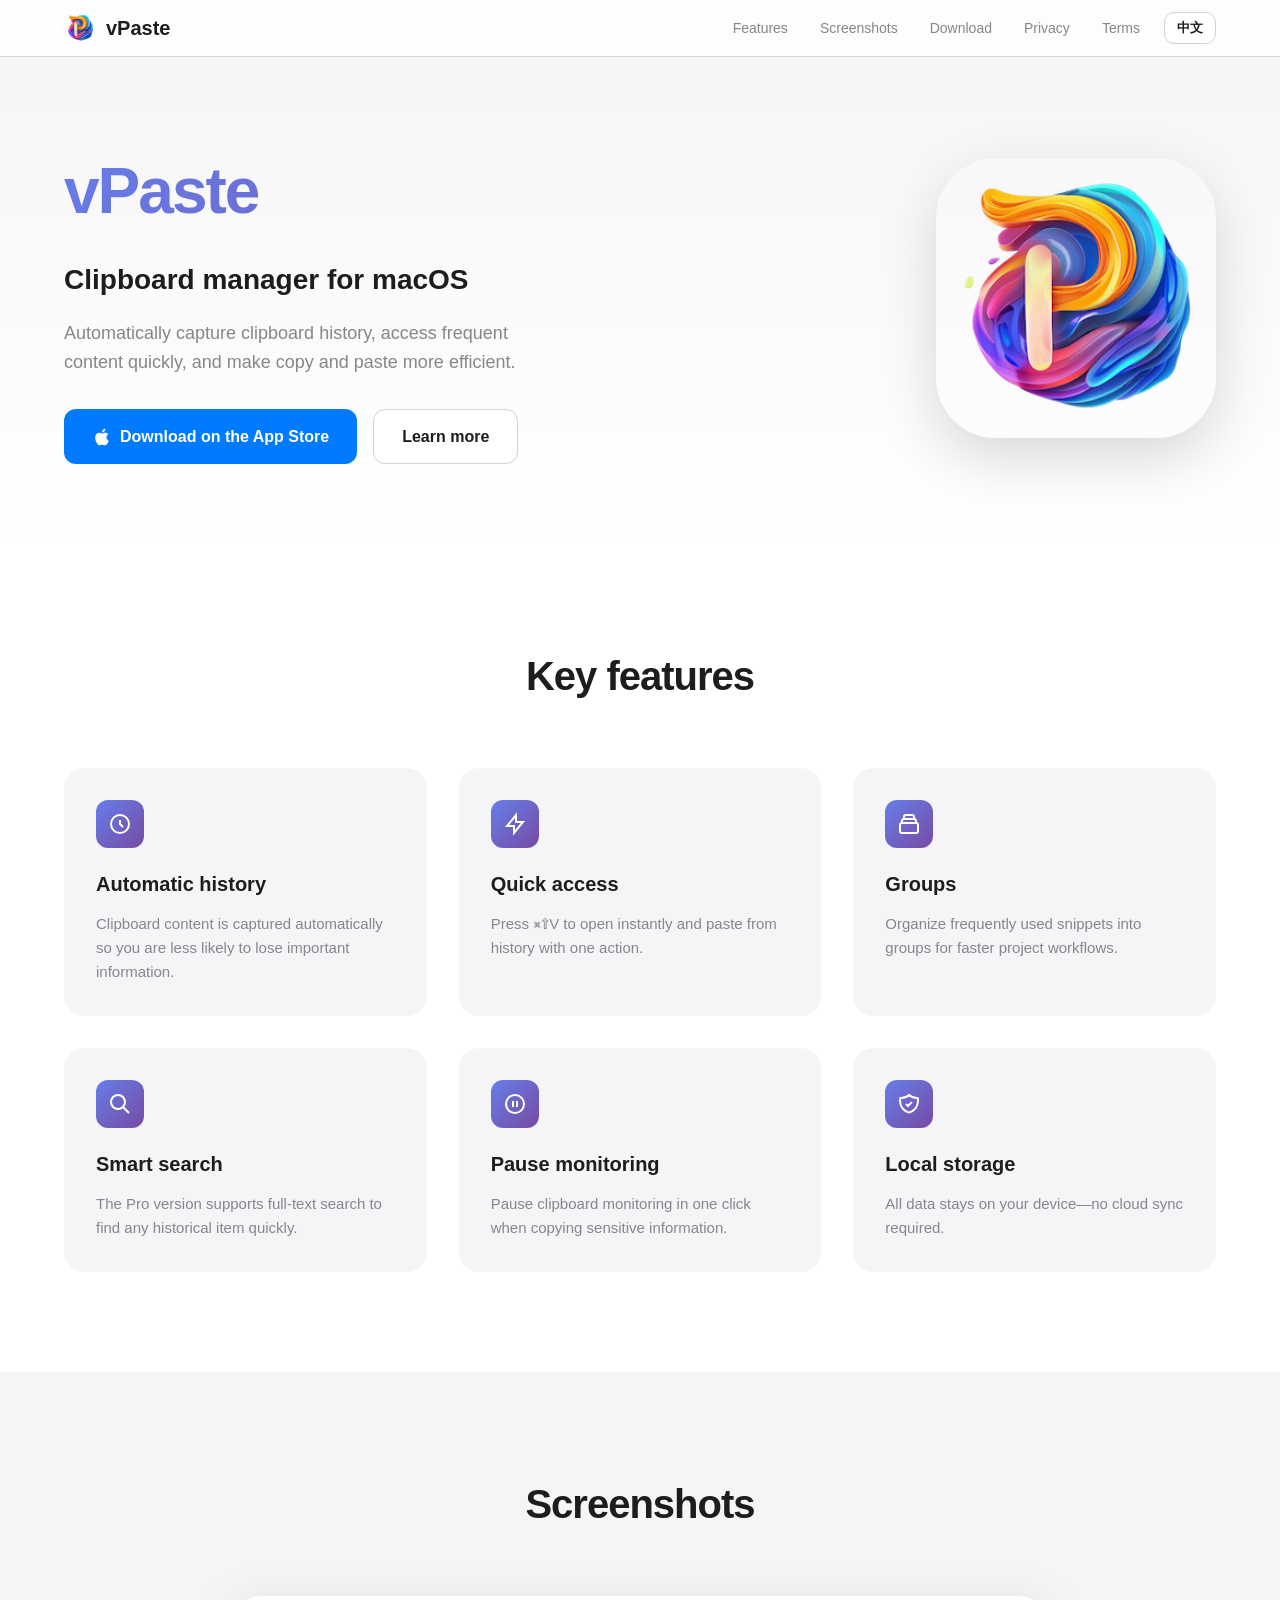
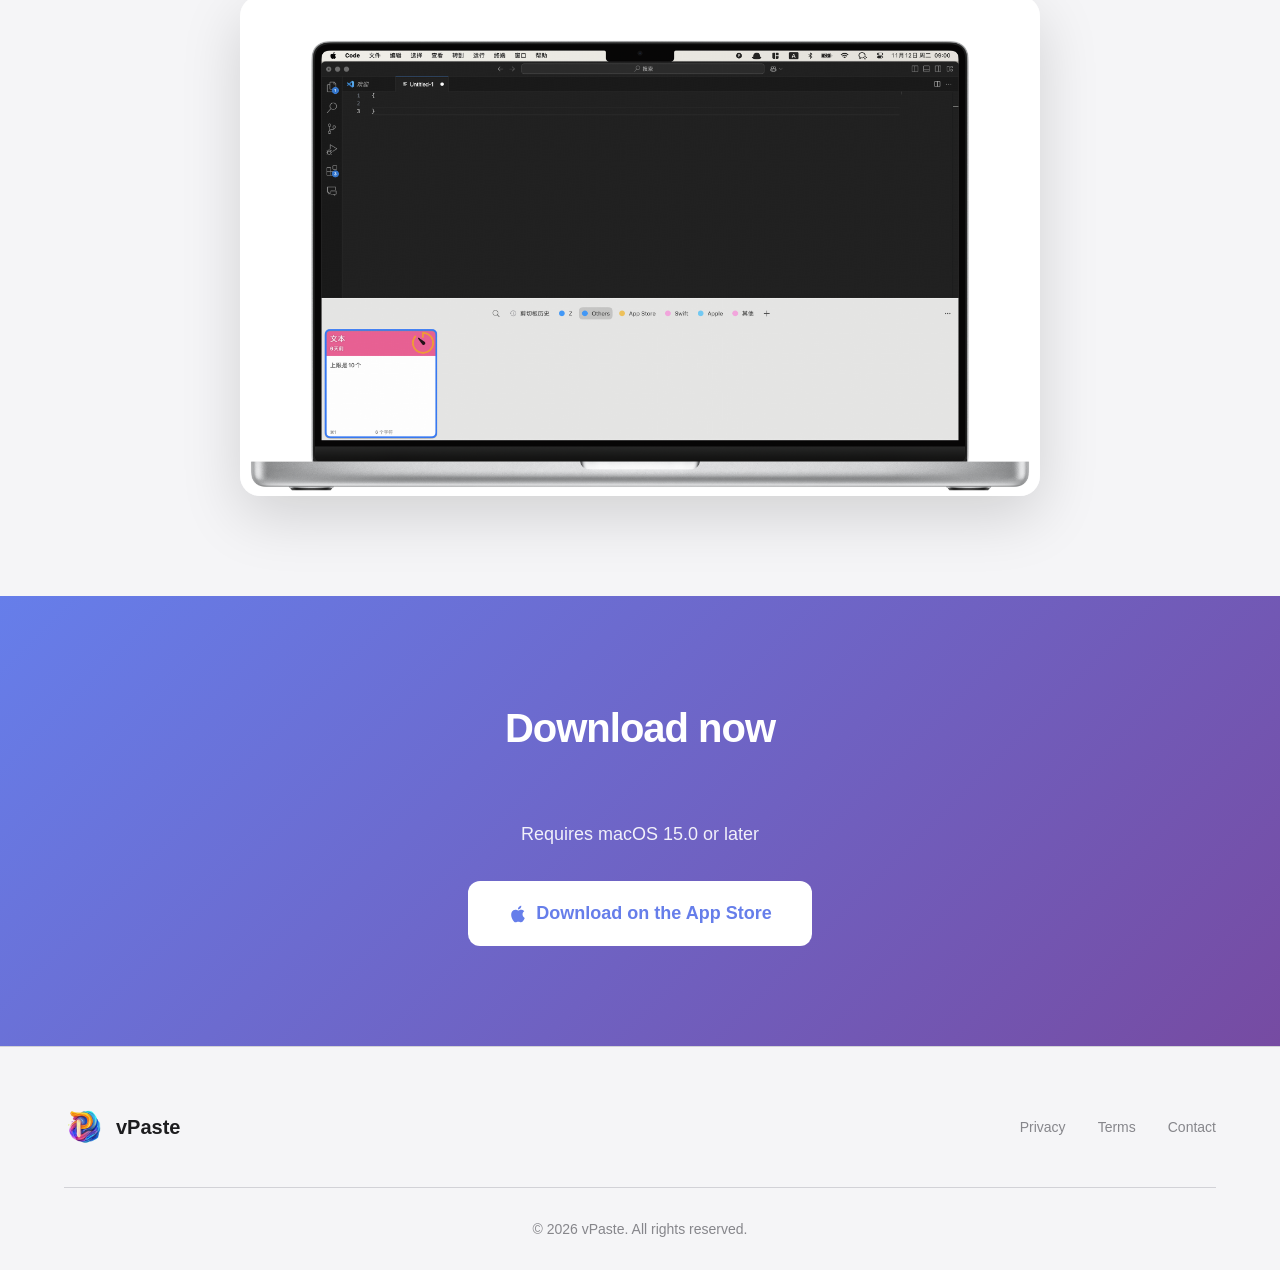
==== commit 4300219a: "优化语言切换按钮设计：将segment样式双按钮改为简洁的单按钮设计，当前中文状态显示English，英文状态显示中文，点击直接切换。统一更新index.html、privacy.html、terms" ====
--- a/index.html
+++ b/index.html
@@ -24,9 +24,10 @@
                     <li><a href="privacy.html" data-i18n="index.nav.privacy">隐私协议</a></li>
                     <li><a href="terms.html" data-i18n="index.nav.terms">服务条款</a></li>
                 </ul>
-                <div class="lang-switch" role="group">
-                    <button type="button" class="lang-btn" data-set-lang="zh" data-i18n="lang.zh" aria-pressed="true">中文</button>
-                    <button type="button" class="lang-btn" data-set-lang="en" data-i18n="lang.en" aria-pressed="false">English</button>
+                <div class="lang-button">
+                    <button type="button" class="lang-switch-btn" data-i18n="lang.switch">
+                        English
+                    </button>
                 </div>
             </div>
         </div>
--- a/css/style.css
+++ b/css/style.css
@@ -62,35 +62,33 @@
     gap: 24px;
 }
 
-.lang-switch {
+.lang-button {
     display: inline-flex;
     align-items: center;
     flex-shrink: 0;
-    padding: 2px;
+}
+
+.lang-switch-btn {
     border: 1px solid var(--border-color);
+    background: rgba(255, 255, 255, 0.6);
+    padding: 6px 12px;
     border-radius: 10px;
-    background: rgba(255, 255, 255, 0.6);
-}
-
-.lang-btn {
-    border: none;
-    background: transparent;
-    padding: 6px 10px;
-    border-radius: 8px;
     cursor: pointer;
     font-size: 13px;
     font-weight: 600;
-    color: var(--text-secondary);
-    transition: background 0.2s, color 0.2s;
-}
-
-.lang-btn:hover {
     color: var(--text-color);
-}
-
-.lang-btn.active {
-    background: var(--primary-color);
-    color: #fff;
+    transition: all 0.2s;
+}
+
+.lang-switch-btn:hover {
+    border-color: var(--primary-color);
+    background: white;
+}
+
+.lang-switch-btn:focus {
+    outline: none;
+    border-color: var(--primary-color);
+    box-shadow: 0 0 0 3px rgba(0, 122, 255, 0.1);
 }
 
 .logo {
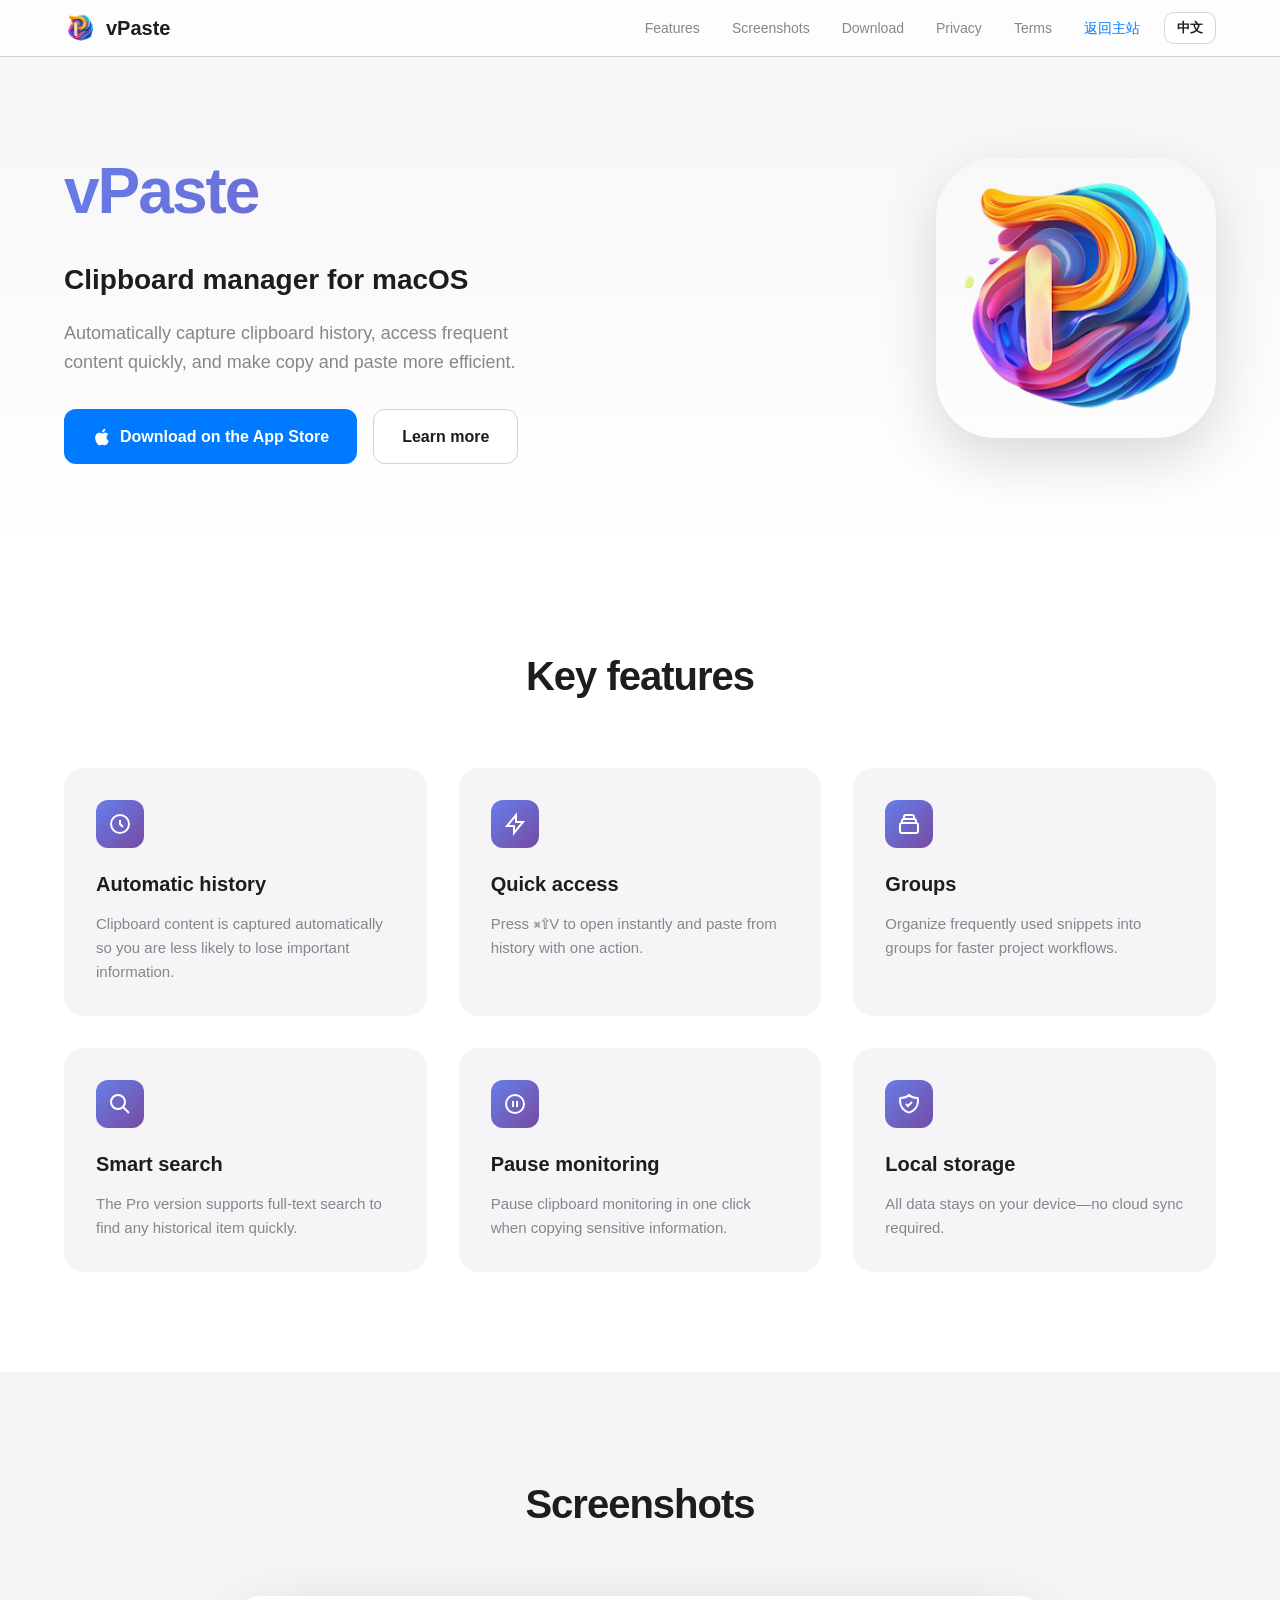
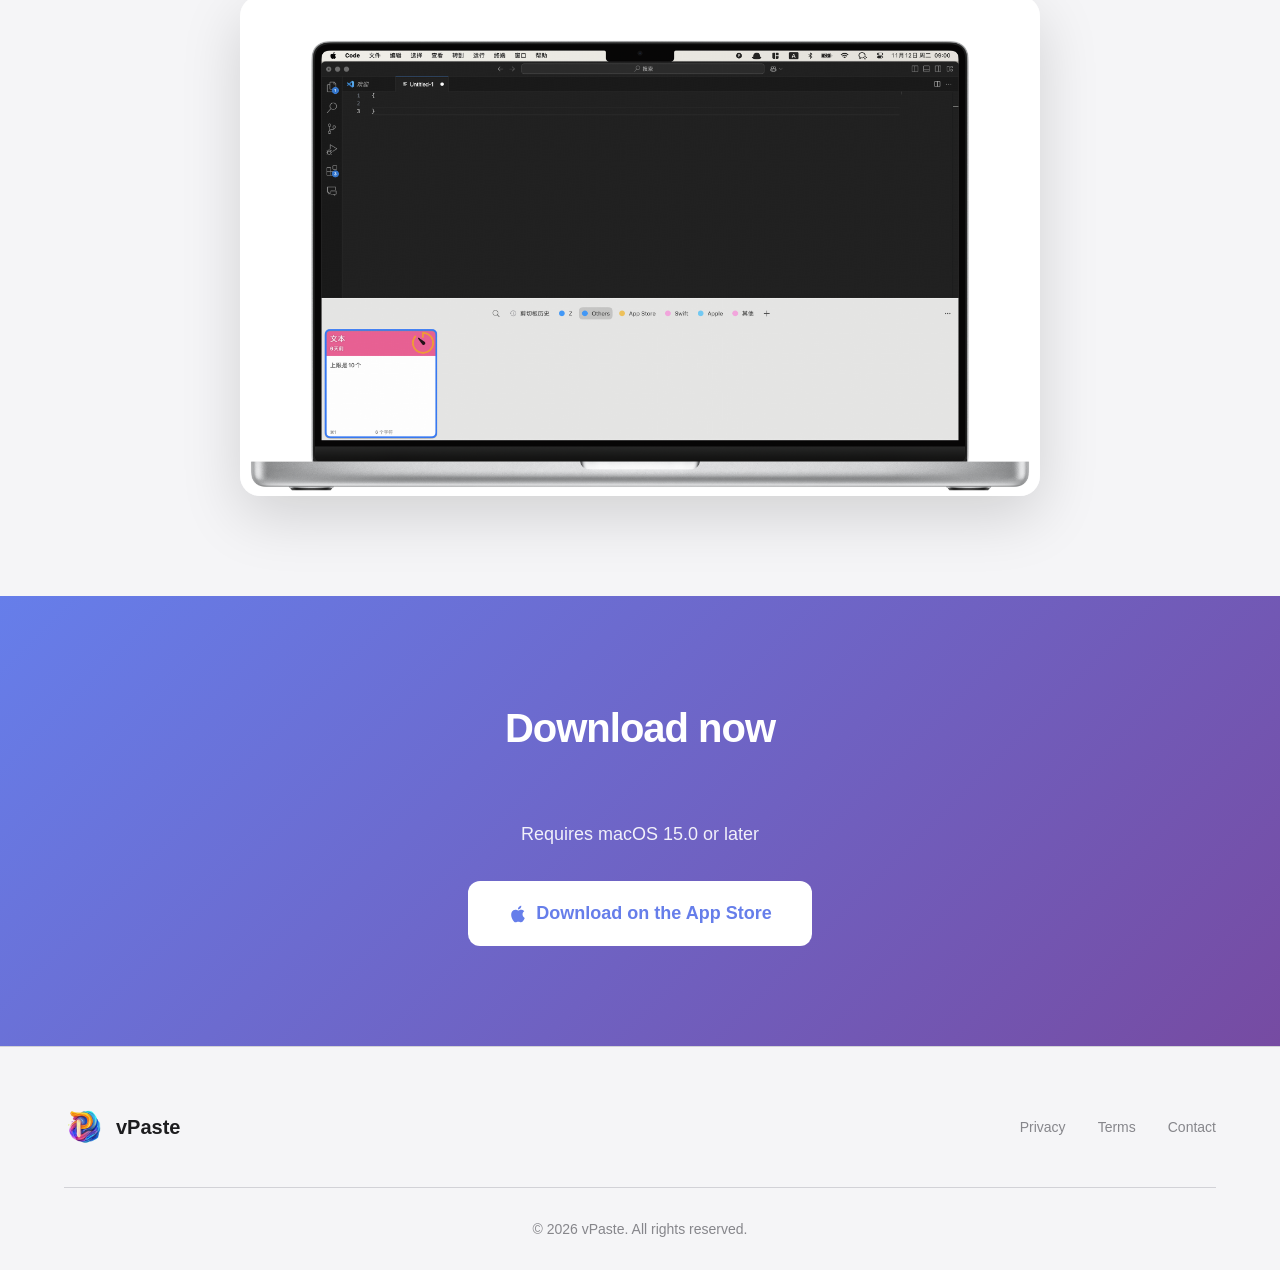
==== commit b8ac3b8c: "添加返回主站链接到导航栏" ====
--- a/index.html
+++ b/index.html
@@ -23,6 +23,7 @@
                     <li><a href="#download" data-i18n="index.nav.download">下载</a></li>
                     <li><a href="privacy.html" data-i18n="index.nav.privacy">隐私协议</a></li>
                     <li><a href="terms.html" data-i18n="index.nav.terms">服务条款</a></li>
+                    <li><a href="https://livv.github.io" target="_blank" style="color: #007AFF;">返回主站</a></li>
                 </ul>
                 <div class="lang-button">
                     <button type="button" class="lang-switch-btn" data-i18n="lang.switch">
